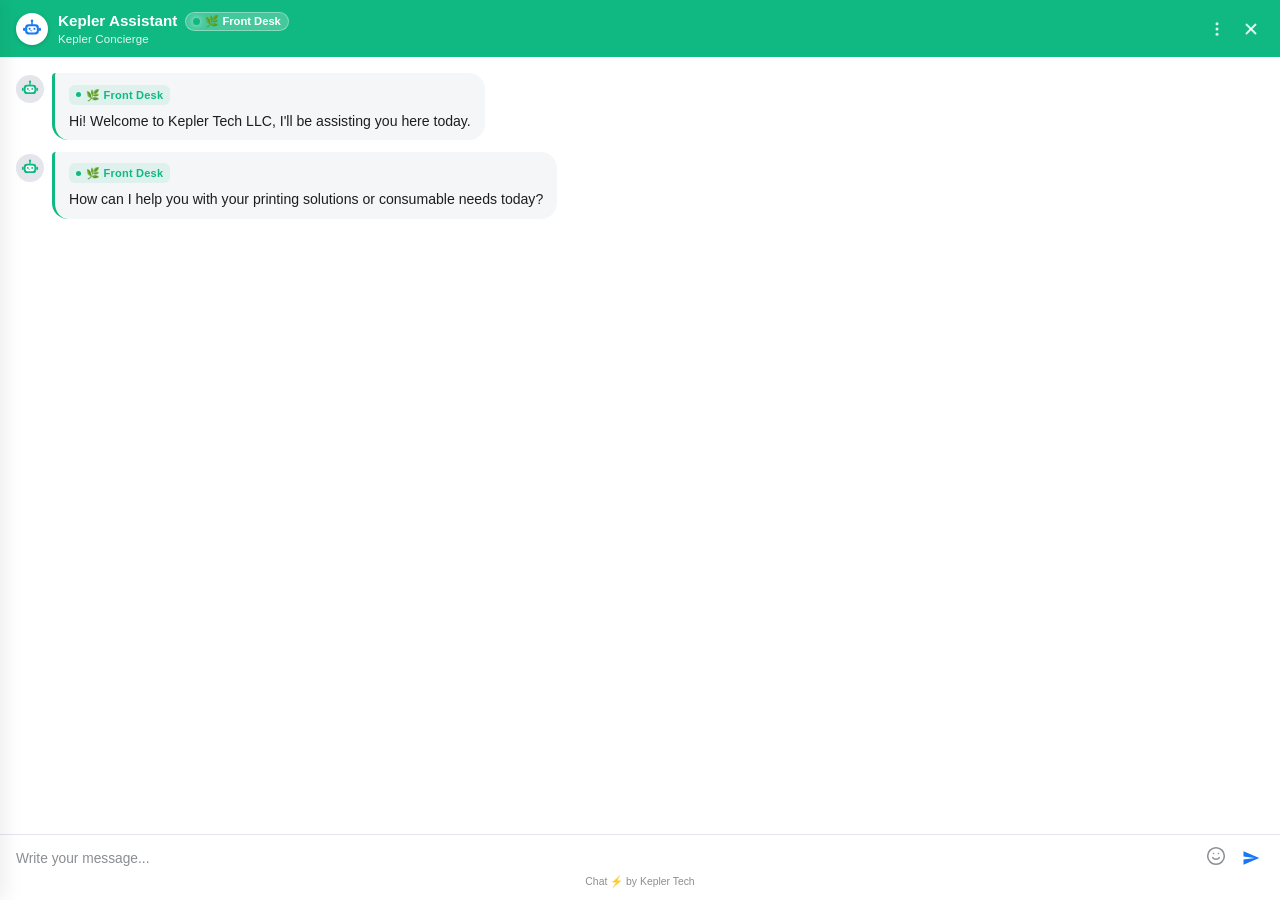
==== templates/index.html @ 67524b31 "feat: universal comparison engine for all 42 catalogue entries - catalog/comparison_engine.py: dynam" ====
<!DOCTYPE html>
<html lang="en">
<head>
  <meta charset="UTF-8">
  <meta name="viewport" content="width=device-width, initial-scale=1.0">
  <title>Customer Relations Assistant — Kepler Tech LLC (Dubai)</title>
  <meta name="description" content="Official Customer Relations Conversational AI Assistant for Kepler Tech LLC — Dubai's #1 Printer & Consumable Supplier.">
  <meta name="referrer" content="no-referrer">
  <link rel="preconnect" href="https://fonts.googleapis.com">
  <link rel="preconnect" href="https://fonts.gstatic.com" crossorigin>
  <link href="https://fonts.googleapis.com/css2?family=Inter:wght@400;500;600;700&display=swap" rel="stylesheet">
  <link rel="stylesheet" href="/static/css/style.css?v=kepler_comparison_2026">
</head>
<body>

<div class="app-container">
  <!-- Sidebar for Company Context and Ollama Settings -->
  <aside class="sidebar" id="sidebar">
    <div class="sidebar-header">
      <div class="brand-badge">
        <div class="brand-icon">
          <svg viewBox="0 0 24 24"><path d="M19 8H5c-1.66 0-3 1.34-3 3v6h4v4h12v-4h4v-6c0-1.66-1.34-3-3-3zm-3 11H8v-5h8v5zm3-7c-.55 0-1-.45-1-1s.45-1 1-1 1 .45 1 1-.45 1-1 1zm-1-9H6v4h12V3z"/></svg>
        </div>
        <div>
          <h1 class="brand-title">Kepler Tech LLC</h1>
          <p class="brand-sub"><a href="https://www.keplertechllc.com/" target="_blank" style="color: var(--accent-hover); text-decoration: none;">keplertechllc.com ↗</a></p>
        </div>
      </div>
      <span class="status-pill" id="ollamaStatusPill">
        <span class="status-dot"></span>
        <span id="ollamaStatusText">Checking Ollama...</span>
      </span>
    </div>

    <div class="sidebar-content">
      <!-- Direct Contact Badges -->
      <div class="config-group" style="border-left: 3px solid var(--chat-blue);">
        <h3 style="margin-bottom: 6px;">
          <span>Dubai Headquarters</span>
          <span style="font-size: 0.7rem; color: #10b981;">● Active</span>
        </h3>
        <p style="font-size: 0.76rem; color: var(--text-secondary); line-height: 1.45;">
          📍 D79, Khalid Bin Waleed Rd, Office 1, Abdulla Al Awar Bldg, Dubai, UAE.<br>
          📞 +971 4 323 1008 | +971 55 835 8586<br>
          ✉️ sales@keplertech.ae | info@keplertech.ae<br>
          🕒 Mon–Fri 8:30 AM – 5:30 PM | Sat 8:30 AM – 1:00 PM
        </p>
      </div>

      <!-- Conversational Assistant Status -->
      <div class="config-group" style="border-left: 3px solid #10b981;">
        <h3 style="margin-bottom: 8px;">
          <span>SalesAI Assistant</span>
          <span style="font-size: 0.7rem; color: #10b981;">● 42-Catalogue Active</span>
        </h3>
        <p style="font-size: 0.74rem; color: var(--text-secondary); line-height: 1.4;">
          Unified conversational pipeline for commercial Epson and Citizen hardware qualification, specification comparison, and verified consumable matching.
        </p>
      </div>

      <!-- Live Company Context Editor -->
      <div class="config-group">
        <h3>
          <span>Verified Context</span>
          <button class="btn-secondary" id="resetContextBtn" style="padding: 2px 8px; font-size: 0.7rem;">Reset Site Defaults</button>
        </h3>
        
        <label class="field-label" for="companyName">Company Name</label>
        <input type="text" id="companyName" class="input-field" value="Kepler Tech LLC">

        <label class="field-label" for="businessType">Business Type</label>
        <input type="text" id="businessType" class="input-field" value="Dubai's #1 Printer, Inkjet Media & Consumables Supplier & Authorized Distributor">

        <label class="field-label" for="workingHours">Working Hours</label>
        <input type="text" id="workingHours" class="input-field" value="Monday – Friday: 8:30 AM to 5:30 PM | Saturday: 8:30 AM to 1:00 PM | Sunday: Closed">

        <label class="field-label" for="location">Location & Delivery</label>
        <input type="text" id="location" class="input-field" value="D79, Khalid Bin Waleed Road, Office No. 1, Abdulla Al Awar Building, Dubai, UAE (Fast delivery all over UAE and Middle East)">

        <label class="field-label" for="productsServices">Products & Brands</label>
        <textarea id="productsServices" class="textarea-field" rows="3">Epson SureColor CAD/GIS T-Series, SureColor Photo P-Series, WorkForce Enterprise AM-C4000/AM-C550 MFPs, Citizen Dye-Sub CX-02, Innova Art Cotton Rag, Olmec Photo Papers, Mirage RIP, AirCastPro, and Adobe learning tools.</textarea>

        <label class="field-label" for="additionalInfo">Commercial Policies</label>
        <textarea id="additionalInfo" class="textarea-field" rows="3">- Official partner for Epson, Citizen, Innova, Olmec, Mirage (Dinax), AirCastPro, Adobe.
- Formal quotes and volume contracts handled exclusively via sales@keplertech.ae.</textarea>
      </div>

      <!-- Ollama Settings -->
      <div class="config-group">
        <h3>
          <span>Ollama Engine</span>
          <button class="btn-secondary" id="refreshHealthBtn" style="padding: 2px 8px; font-size: 0.7rem;">Ping</button>
        </h3>
        <label class="field-label" for="ollamaUrl">Endpoint URL</label>
        <input type="text" id="ollamaUrl" class="input-field" value="http://192.168.0.110:11434" placeholder="http://192.168.0.110:11434">

        <label class="field-label" for="ollamaModel">Model</label>
        <input type="text" id="ollamaModel" class="input-field" value="qwen2.5:32b" placeholder="qwen2.5:32b">
      </div>

      <div style="margin-top: auto; padding-top: 10px;">
        <button class="btn-secondary" id="clearChatBtn" style="width: 100%; justify-content: center; padding: 10px;">
          <svg width="14" height="14" viewBox="0 0 24 24" fill="currentColor"><path d="M6 19c0 1.1.9 2 2 2h8c1.1 0 2-.9 2-2V7H6v12zM19 4h-3.5l-1-1h-5l-1 1H5v2h14V4z"/></svg>
          Reset Chat History
        </button>
      </div>
    </div>
  </aside>

  <!-- Main Chat Conversation Window -->
  <main class="chat-main">
    <header class="chat-header">
      <div class="header-left">
        <div class="assistant-avatar">
          <svg viewBox="0 0 32 32" width="22" height="22" fill="none">
            <rect x="6" y="9" width="20" height="15" rx="5" fill="#1877f2"/>
            <rect x="3" y="14" width="3" height="5" rx="1.5" fill="#1877f2"/>
            <rect x="26" y="14" width="3" height="5" rx="1.5" fill="#1877f2"/>
            <path d="M16 5v4" stroke="#1877f2" stroke-width="2.2" stroke-linecap="round"/>
            <circle cx="16" cy="4" r="1.8" fill="#1877f2"/>
            <rect x="9" y="12" width="14" height="9" rx="3" fill="#ffffff"/>
            <circle cx="12.5" cy="15.8" r="1.5" fill="#1877f2"/>
            <circle cx="19.5" cy="15.8" r="1.5" fill="#1877f2"/>
            <path d="M14 18.2c.6.6 1.4.6 2 0" stroke="#1877f2" stroke-width="1.3" stroke-linecap="round"/>
          </svg>
        </div>
        <div class="assistant-info">
          <div style="display: flex; align-items: center; gap: 8px; flex-wrap: wrap;">
            <h2 id="headerCompanyName">Kepler Assistant</h2>
            <span class="active-agent-badge" id="headerActiveAgentBadge">
              <span class="agent-dot" id="headerActiveAgentDot"></span>
              <span id="headerActiveAgentBadgeText">🌿 Front Desk</span>
            </span>
          </div>
          <span class="active-agent-role" id="headerActiveAgentRole">Kepler Concierge</span>
        </div>
      </div>
      <div class="header-actions">
        <button class="header-actions-btn" id="toggleSidebarBtn" title="Settings / Options">
          <svg width="18" height="18" viewBox="0 0 24 24" fill="currentColor">
            <circle cx="12" cy="5" r="2"/>
            <circle cx="12" cy="12" r="2"/>
            <circle cx="12" cy="19" r="2"/>
          </svg>
        </button>
        <button class="header-actions-btn" id="closeChatBtn" title="Close chat">
          <svg width="18" height="18" viewBox="0 0 24 24" fill="none" stroke="currentColor" stroke-width="2.5" stroke-linecap="round" stroke-linejoin="round">
            <line x1="18" y1="6" x2="6" y2="18"></line>
            <line x1="6" y1="6" x2="18" y2="18"></line>
          </svg>
        </button>
      </div>
    </header>

    <!-- Message Stream -->
    <div class="messages-container" id="messagesContainer">
      <!-- Initial greeting populated dynamically on load -->
    </div>

    <!-- Quick Prompts Bar (Hidden for clean BotPenguin aesthetic) -->
    <div class="quick-prompts-bar" style="display: none;">
      <button class="prompt-chip" data-text="What printers do you recommend?">Recommended Printers</button>
      <button class="prompt-chip" data-text="Inks for SC-P900">Inks for SC-P900</button>
      <button class="prompt-chip" data-text="Compare Epson SureColor T3100 vs T5100">Compare T3100 vs T5100</button>
      <button class="prompt-chip" data-text="What are your office hours and Dubai address?">Dubai Office & Timing</button>
    </div>

    <!-- Chat input form (Matching BotPenguin Clean Layout) -->
    <div class="chat-input-wrapper">
      <form class="input-box" id="chatForm">
        <input 
          type="text" 
          id="messageInput" 
          class="chat-input" 
          placeholder="Write your message..." 
          autocomplete="off"
        >
        <button type="button" class="input-emoji-btn" id="emojiBtn" title="Emoji">
          <svg width="20" height="20" viewBox="0 0 24 24" fill="none" stroke="currentColor" stroke-width="1.8" stroke-linecap="round" stroke-linejoin="round">
            <circle cx="12" cy="12" r="10"></circle>
            <path d="M8 14s1.5 2 4 2 4-2 4-2"></path>
            <line x1="9" y1="9" x2="9.01" y2="9"></line>
            <line x1="15" y1="9" x2="15.01" y2="9"></line>
          </svg>
        </button>
        <button type="submit" class="send-btn" id="sendBtn" title="Send message">
          <svg viewBox="0 0 24 24" width="20" height="20">
            <path d="M2.01 21L23 12 2.01 3 2 10l15 2-15 2z" fill="#1877f2"/>
          </svg>
        </button>
      </form>
      <div class="chat-powered-by">
        Chat <span style="color: #f59e0b;">⚡</span> by Kepler Tech
      </div>
    </div>
  </main>
</div>

<script src="/static/js/comparison_renderer.js?v=kepler_comparison_2026"></script>
<script src="/static/js/app.js?v=kepler_comparison_2026"></script>
</body>
</html>
---- static/css/style.css ----
/* BotPenguin-style Clean Minimal Modern Chat Widget System */
:root {
  --chat-blue: #1877f2;
  --chat-blue-hover: #166fe5;
  --agent-receptionist: #10b981;
  --agent-product_specialist: #1877f2;
  --agent-technical_rag: #8b5cf6;
  --agent-sales_lead: #f59e0b;
  --active-agent-theme: #10b981;
  --bg-widget: #ffffff;
  --bg-msg-bot: #f0f2f5;
  --bg-msg-user: #1877f2;
  --text-dark: #1c1e21;
  --text-secondary: #65676b;
  --text-muted: #8a8d91;
  --border-light: #e4e6eb;
  --radius-msg: 18px;
  --font-sans: -apple-system, BlinkMacSystemFont, "Segoe UI", Roboto, Helvetica, Arial, sans-serif;
}

* {
  box-sizing: border-box;
  margin: 0;
  padding: 0;
}

body {
  background-color: #ffffff;
  color: var(--text-dark);
  font-family: var(--font-sans);
  height: 100vh;
  display: flex;
  overflow: hidden;
  -webkit-font-smoothing: antialiased;
}

.app-container {
  display: flex;
  width: 100vw;
  height: 100vh;
  position: relative;
  overflow: hidden;
  background: #ffffff;
}

/* Optional Sidebar (Hidden by default in widget mode, available via top right button) */
.sidebar {
  position: absolute;
  top: 0;
  bottom: 0;
  left: 0;
  width: 280px;
  background: #ffffff;
  border-right: 1px solid var(--border-light);
  box-shadow: 4px 0 20px rgba(0, 0, 0, 0.08);
  display: flex;
  flex-direction: column;
  transform: translateX(-100%);
  transition: transform 0.25s cubic-bezier(0.16, 1, 0.3, 1);
  z-index: 100;
}

.sidebar.open {
  transform: translateX(0);
}

.sidebar-header {
  padding: 14px 18px;
  border-bottom: 1px solid var(--border-light);
  display: flex;
  align-items: center;
  justify-content: space-between;
}

.brand-badge {
  display: flex;
  align-items: center;
  gap: 8px;
}

.brand-icon {
  width: 28px;
  height: 28px;
  background: var(--chat-blue);
  border-radius: 50%;
  display: flex;
  align-items: center;
  justify-content: center;
  color: #fff;
}

.brand-icon svg {
  width: 16px;
  height: 16px;
  fill: #fff;
}

.brand-title {
  font-size: 0.9rem;
  font-weight: 700;
  color: var(--text-dark);
}

.sidebar-content {
  padding: 16px;
  overflow-y: auto;
  flex: 1;
  display: flex;
  flex-direction: column;
  gap: 14px;
}

.config-group {
  background: #f7f8fa;
  border: 1px solid var(--border-light);
  border-radius: 10px;
  padding: 12px;
}

.config-group h3 {
  font-size: 0.75rem;
  text-transform: uppercase;
  color: var(--text-secondary);
  margin-bottom: 8px;
  display: flex;
  align-items: center;
  justify-content: space-between;
}

.field-label {
  display: block;
  font-size: 0.72rem;
  font-weight: 600;
  color: var(--text-secondary);
  margin-bottom: 3px;
}

.input-field, .textarea-field {
  width: 100%;
  background: #ffffff;
  border: 1px solid var(--border-light);
  border-radius: 6px;
  color: var(--text-dark);
  padding: 6px 8px;
  font-size: 0.8rem;
  margin-bottom: 8px;
}

/* Chat Main (White Container) */
.chat-main {
  flex: 1;
  display: flex;
  flex-direction: column;
  height: 100vh;
  position: relative;
  background: #ffffff;
  min-width: 0;
  overflow: hidden;
}

/* Dynamic Themed Top Header */
.chat-header {
  background: var(--active-agent-theme, #10b981);
  color: #ffffff;
  padding: 12px 16px;
  display: flex;
  align-items: center;
  justify-content: space-between;
  flex-shrink: 0;
  z-index: 10;
  transition: background 0.35s cubic-bezier(0.16, 1, 0.3, 1);
}

.header-left {
  display: flex;
  align-items: center;
  gap: 10px;
}

.assistant-avatar {
  width: 32px;
  height: 32px;
  border-radius: 50%;
  background: #ffffff;
  color: var(--active-agent-theme, #10b981);
  display: flex;
  align-items: center;
  justify-content: center;
  font-size: 1.1rem;
  box-shadow: 0 1px 4px rgba(0, 0, 0, 0.18);
  transition: color 0.35s ease;
}

.assistant-info {
  display: flex;
  flex-direction: column;
  gap: 2px;
}

.assistant-info h2 {
  font-size: 0.95rem;
  font-weight: 700;
  color: #ffffff;
  line-height: 1.2;
}

/* Active Agent Header Badge */
.active-agent-badge {
  display: inline-flex;
  align-items: center;
  gap: 5px;
  padding: 2px 7px;
  border-radius: 10px;
  font-size: 0.70rem;
  font-weight: 600;
  background: rgba(255, 255, 255, 0.22);
  color: #ffffff;
  border: 1px solid rgba(255, 255, 255, 0.35);
  backdrop-filter: blur(4px);
  transition: all 0.3s cubic-bezier(0.16, 1, 0.3, 1);
}

.active-agent-role {
  font-size: 0.72rem;
  color: rgba(255, 255, 255, 0.88);
  font-weight: 400;
  letter-spacing: 0.01em;
}

.agent-dot {
  width: 7px;
  height: 7px;
  border-radius: 50%;
  background: #10b981;
  display: inline-block;
  box-shadow: 0 0 6px rgba(255, 255, 255, 0.7);
  animation: agentPulse 2s infinite ease-in-out;
}

@keyframes agentPulse {
  0% { transform: scale(0.9); opacity: 0.8; }
  50% { transform: scale(1.2); opacity: 1; }
  100% { transform: scale(0.9); opacity: 0.8; }
}

.header-actions {
  display: flex;
  align-items: center;
  gap: 8px;
}

.header-actions-btn {
  background: transparent;
  border: none;
  color: rgba(255, 255, 255, 0.85);
  cursor: pointer;
  padding: 4px;
  border-radius: 4px;
  display: flex;
  align-items: center;
  justify-content: center;
  transition: all 0.15s;
}

.header-actions-btn:hover {
  background: rgba(255, 255, 255, 0.15);
  color: #ffffff;
}

/* Message Stream */
.messages-container {
  flex: 1;
  overflow-y: auto;
  overflow-x: hidden;
  padding: 16px;
  display: flex;
  flex-direction: column;
  gap: 12px;
  scroll-behavior: smooth;
  background: #ffffff;
}

.message-row {
  display: flex;
  gap: 8px;
  max-width: 88%;
  align-items: flex-start;
}

.message-row.user {
  align-self: flex-end;
  flex-direction: row-reverse;
}

.message-row.bot {
  align-self: flex-start;
}

.message-avatar {
  width: 28px;
  height: 28px;
  border-radius: 50%;
  background: #e4e6eb;
  color: #1877f2;
  display: flex;
  align-items: center;
  justify-content: center;
  font-size: 0.85rem;
  flex-shrink: 0;
  margin-top: 2px;
}

.message-row.user .message-avatar {
  display: none; /* BotPenguin hides user avatar for cleaner look */
}

/* Clean Message Bubbles */
.message-bubble {
  width: fit-content;
  max-width: 100%;
  padding: 9px 14px;
  border-radius: 16px;
  font-size: 0.88rem;
  line-height: 1.45;
  word-break: break-word;
}

.message-row.bot .message-bubble {
  background: #f4f6f8;
  color: #1c1e21;
  border-top-left-radius: 4px;
  border-left: 3px solid var(--bubble-accent, #10b981);
  transition: border-color 0.25s ease;
}

.message-row.user .message-bubble {
  background: var(--chat-blue);
  color: #ffffff;
  border-top-right-radius: 4px;
}

/* Agent Tag inside Assistant Bubble */
.message-agent-tag {
  display: inline-flex;
  align-items: center;
  gap: 5px;
  padding: 2px 7px;
  border-radius: 6px;
  font-size: 0.69rem;
  font-weight: 600;
  margin-bottom: 6px;
  width: fit-content;
  letter-spacing: 0.02em;
}

.message-agent-tag .agent-dot {
  width: 5px;
  height: 5px;
}

/* Sidebar Agent Roster */
.agent-roster {
  display: flex;
  flex-direction: column;
  gap: 6px;
  margin-top: 4px;
}

.agent-roster-item {
  display: flex;
  align-items: center;
  padding: 8px 10px;
  border-radius: 8px;
  background: #ffffff;
  border: 1px solid var(--border-light);
  gap: 8px;
  transition: all 0.25s ease;
  position: relative;
  overflow: hidden;
}

.agent-roster-item.active {
  border-color: var(--agent-color, #1877f2);
  background: #ffffff;
  box-shadow: 0 2px 8px rgba(0, 0, 0, 0.06);
}

.agent-roster-item.active::before {
  content: '';
  position: absolute;
  left: 0;
  top: 0;
  bottom: 0;
  width: 4px;
  background: var(--agent-color, #1877f2);
}

.roster-info {
  flex: 1;
  min-width: 0;
  display: flex;
  flex-direction: column;
  gap: 1px;
}

.roster-header {
  display: flex;
  align-items: center;
  justify-content: space-between;
  gap: 6px;
}

.roster-name {
  font-size: 0.77rem;
  font-weight: 600;
  color: var(--text-dark);
}

.roster-badge {
  font-size: 0.64rem;
  padding: 1px 5px;
  border-radius: 4px;
  font-weight: 600;
}

.roster-role {
  font-size: 0.67rem;
  color: var(--text-secondary);
  white-space: nowrap;
  overflow: hidden;
  text-overflow: ellipsis;
}

.message-meta {
  display: none; /* Kept minimal without clutter */
}

/* Pill Option Buttons completely removed per customer preference */
.interactive-replies-row,
.interactive-reply-btn {
  display: none !important;
  visibility: hidden !important;
  pointer-events: none !important;
}

/* Hardware / Product Cards */
.carousel-container-wrap {
  position: relative;
  width: 100%;
  margin-top: 6px;
}

.consumables-header-row {
  display: flex;
  align-items: center;
  justify-content: space-between;
  margin-top: 8px;
  margin-bottom: 4px;
}

.consumables-section-title {
  font-size: 0.72rem;
  font-weight: 700;
  color: #65676b;
  text-transform: uppercase;
  letter-spacing: 0.04em;
}

.carousel-header-controls {
  display: flex;
  align-items: center;
  gap: 4px;
}

.deck-scroll-btn {
  width: 22px;
  height: 22px;
  border-radius: 50%;
  background: #ffffff;
  border: 1px solid #cbd5e1;
  color: #64748b;
  display: flex;
  align-items: center;
  justify-content: center;
  font-size: 0.6rem;
  cursor: pointer;
}

.deck-scroll-btn:hover {
  background: #f1f5f9;
  color: #1c1e21;
}

.product-cards-grid {
  display: grid;
  grid-template-columns: repeat(auto-fill, minmax(220px, 1fr));
  gap: 12px;
  width: 100%;
  margin-top: 8px;
}

@media (min-width: 800px) {
  .product-cards-grid {
    grid-template-columns: repeat(3, 1fr);
  }
}

@media (max-width: 650px) {
  .product-cards-grid {
    display: flex;
    overflow-x: auto;
    scroll-behavior: smooth;
    gap: 8px;
    padding-bottom: 6px;
  }
  .product-card-item {
    min-width: 220px;
    max-width: 240px;
  }
}

.product-card-item {
  background: #ffffff;
  border: 1px solid var(--border-light);
  border-radius: 10px;
  padding: 10px;
  display: flex;
  flex-direction: column;
  box-shadow: 0 1px 4px rgba(0, 0, 0, 0.05);
  transition: transform 0.15s ease, box-shadow 0.15s ease;
}

.product-card-item:hover {
  transform: translateY(-2px);
  box-shadow: 0 4px 10px rgba(0, 0, 0, 0.08);
}

.card-img-wrap {
  width: 100%;
  height: 110px;
  background: #f7f8fa;
  border-radius: 8px;
  display: flex;
  align-items: center;
  justify-content: center;
  overflow: hidden;
  position: relative;
  cursor: pointer;
}

.card-img-wrap img {
  max-width: 92%;
  max-height: 92%;
  object-fit: contain;
}

.card-badge-row {
  display: flex;
  justify-content: space-between;
  align-items: center;
  margin: 6px 0 2px;
}

.card-cat-badge {
  font-size: 0.62rem;
  font-weight: 600;
  color: #1d4ed8;
  background: #eff6ff;
  padding: 2px 6px;
  border-radius: 4px;
}

.card-title {
  font-size: 0.85rem;
  font-weight: 700;
  color: #111827;
  margin: 4px 0 6px;
  line-height: 1.3;
}

.card-reasons-list {
  list-style: none;
  padding: 0;
  margin: 4px 0 8px;
  font-size: 0.68rem;
  color: #4b5563;
  line-height: 1.35;
}

.card-reasons-list li {
  position: relative;
  padding-left: 14px;
  margin-bottom: 3px;
}

.card-reasons-list li::before {
  content: "✓";
  position: absolute;
  left: 0;
  color: #10b981;
  font-weight: 700;
}

.card-configs-badge {
  font-size: 0.62rem;
  color: #6b7280;
  background: #f3f4f6;
  padding: 2px 6px;
  border-radius: 4px;
  margin-bottom: 6px;
  display: inline-block;
}

.card-actions-row {
  margin-top: auto;
  display: grid;
  grid-template-columns: 1fr 1fr;
  gap: 4px;
  padding-top: 6px;
  border-top: 1px solid #f3f4f6;
}

.card-action-btn {
  font-size: 0.68rem;
  font-weight: 600;
  padding: 5px 8px;
  border-radius: 6px;
  cursor: pointer;
  text-align: center;
  text-decoration: none;
  border: 1px solid transparent;
  display: flex;
  align-items: center;
  justify-content: center;
  transition: background 0.15s ease;
}

.btn-view-details {
  background: #1877f2;
  color: #ffffff;
}
.btn-view-details:hover {
  background: #166fe5;
}

.btn-select-model {
  background: #10b981;
  color: #ffffff;
}
.btn-select-model:hover {
  background: #059669;
}

.btn-compare-check {
  grid-column: span 2;
  background: #f9fafb;
  border: 1px solid #d1d5db;
  color: #374151;
  display: flex;
  align-items: center;
  justify-content: center;
  gap: 6px;
  cursor: pointer;
  padding: 4px;
  border-radius: 6px;
  font-size: 0.68rem;
  font-weight: 600;
}

.btn-compare-check.selected {
  background: #eff6ff;
  border-color: #3b82f6;
  color: #1d4ed8;
}

.comparison-floating-bar {
  position: fixed;
  bottom: 80px;
  left: 50%;
  transform: translateX(-50%);
  background: #1f2937;
  color: #ffffff;
  padding: 8px 16px;
  border-radius: 30px;
  box-shadow: 0 4px 16px rgba(0,0,0,0.25);
  display: flex;
  align-items: center;
  gap: 12px;
  z-index: 1000;
  font-size: 0.8rem;
  font-weight: 500;
}

.comparison-floating-bar button {
  background: #3b82f6;
  color: #ffffff;
  border: none;
  padding: 4px 12px;
  border-radius: 16px;
  font-size: 0.75rem;
  font-weight: 600;
  cursor: pointer;
}


.consumable-price-wrap {
  display: flex;
  align-items: baseline;
  gap: 3px;
  margin: 2px 0 4px;
  padding: 2px 4px;
  background: #f0fdf4;
  border: 1px solid #bbf7d0;
  border-radius: 4px;
}

.consumable-price-val {
  font-size: 0.72rem;
  font-weight: 700;
  color: #15803d;
}

.card-desc {
  font-size: 0.66rem;
  color: #65676b;
  line-height: 1.25;
  display: -webkit-box;
  -webkit-line-clamp: 2;
  line-clamp: 2;
  -webkit-box-orient: vertical;
  overflow: hidden;
  margin-bottom: 6px;
}

.card-actions {
  margin-top: auto;
  display: flex;
  flex-direction: column;
  gap: 3px;
}

.card-btn {
  background: #f0f2f5;
  border: 1px solid #e4e6eb;
  color: var(--chat-blue);
  font-size: 0.68rem;
  font-weight: 600;
  padding: 4px 6px;
  border-radius: 6px;
  cursor: pointer;
  text-align: center;
  text-decoration: none;
  display: flex;
  align-items: center;
  justify-content: center;
}

.card-btn:hover {
  background: #e4e6eb;
}

.card-btn-kepler {
  background: var(--chat-blue) !important;
  border-color: var(--chat-blue) !important;
  color: #ffffff !important;
  font-weight: 600 !important;
  box-shadow: 0 1px 2px rgba(24, 119, 242, 0.2);
}

.card-btn-kepler:hover {
  background: #1464cc !important;
  border-color: #1464cc !important;
}

.card-btn-pdf {
  background: #eff6ff !important;
  border-color: #bfdbfe !important;
  color: #1d4ed8 !important;
  font-weight: 600 !important;
}

.card-btn-pdf:hover {
  background: #dbeafe !important;
  border-color: #93c5fd !important;
}

/* Consumables Carousel */
.consumables-grid {
  display: flex;
  gap: 8px;
  overflow-x: auto;
  padding: 4px 0 6px;
  scrollbar-width: none;
}

.consumables-grid::-webkit-scrollbar {
  display: none;
}

.consumable-card {
  min-width: 150px;
  max-width: 170px;
  background: #ffffff;
  border: 1px solid var(--border-light);
  border-radius: 8px;
  padding: 6px;
  flex-shrink: 0;
  display: flex;
  flex-direction: column;
}

.consumable-img-wrap {
  width: 100%;
  height: 65px;
  background: #f7f8fa;
  border-radius: 4px;
  display: flex;
  align-items: center;
  justify-content: center;
}

.consumable-img-wrap img {
  max-width: 85%;
  max-height: 85%;
  object-fit: contain;
}

.consumable-title {
  font-size: 0.7rem;
  font-weight: 600;
  color: #1c1e21;
  margin: 4px 0 1px;
  line-height: 1.2;
  display: -webkit-box;
  -webkit-line-clamp: 2;
  line-clamp: 2;
  -webkit-box-orient: vertical;
  overflow: hidden;
}

.consumable-sku {
  font-size: 0.62rem;
  color: #8a8d91;
  margin-bottom: 4px;
}

/* Quick Prompts Bar */
.quick-prompts-bar {
  display: none !important;
  padding: 4px 16px 8px;
  background: #ffffff;
  gap: 6px;
  overflow-x: auto;
  scrollbar-width: none;
}

.quick-prompts-bar::-webkit-scrollbar {
  display: none;
}

.prompt-chip {
  white-space: nowrap;
  background: #ffffff;
  border: 1px solid var(--border-light);
  padding: 4px 10px;
  border-radius: 12px;
  font-size: 0.72rem;
  color: #65676b;
  cursor: pointer;
  transition: all 0.15s;
}

.prompt-chip:hover {
  border-color: var(--chat-blue);
  color: var(--chat-blue);
}

/* Bottom Input Row with Smile & Send Icon (Matching BotPenguin) */
.chat-input-wrapper {
  padding: 10px 16px;
  background: #ffffff;
  border-top: 1px solid var(--border-light);
  flex-shrink: 0;
}

.input-box {
  display: flex;
  align-items: center;
  gap: 8px;
  background: #ffffff;
}

.chat-input {
  flex: 1;
  background: transparent;
  border: none;
  color: #1c1e21;
  font-size: 0.86rem;
  outline: none;
  padding: 4px 0;
}

.chat-input::placeholder {
  color: #8a8d91;
}

.input-emoji-btn {
  background: transparent;
  border: none;
  color: #8a8d91;
  font-size: 1rem;
  cursor: pointer;
  padding: 0 4px;
}

.send-btn {
  background: transparent;
  border: none;
  color: var(--chat-blue);
  cursor: pointer;
  display: flex;
  align-items: center;
  justify-content: center;
  padding: 4px;
  transition: transform 0.15s ease;
}

.send-btn:hover:not(:disabled) {
  transform: scale(1.15);
}

.send-btn:disabled {
  color: #cbd5e1;
  cursor: not-allowed;
}

.send-btn svg {
  width: 18px;
  height: 18px;
  fill: currentColor;
}

/* Subtle Branding Footer */
.chat-powered-by {
  text-align: center;
  font-size: 0.65rem;
  color: #8a8d91;
  padding: 4px 0 2px;
}

.chat-powered-by span {
  color: #f59e0b;
}

/* Typing Indicator */
.typing-bubble {
  display: flex;
  align-items: center;
  gap: 4px;
  padding: 8px 12px;
}

.typing-dot {
  width: 4px;
  height: 4px;
  background: #8a8d91;
  border-radius: 50%;
  animation: bounce 1.4s infinite ease-in-out both;
}

.typing-dot:nth-child(1) { animation-delay: -0.32s; }
.typing-dot:nth-child(2) { animation-delay: -0.16s; }

@keyframes bounce {
  0%, 80%, 100% { transform: scale(0); }
  40% { transform: scale(1); }
}

/* Lightbox Modal */
.image-lightbox,
.image-lightbox-modal {
  position: fixed;
  top: 0;
  left: 0;
  width: 100vw;
  height: 100vh;
  background: rgba(0, 0, 0, 0.75);
  z-index: 99999;
  display: none;
  align-items: center;
  justify-content: center;
  opacity: 0;
  pointer-events: none;
  transition: opacity 0.2s;
}

.image-lightbox.open,
.image-lightbox-modal.open {
  display: flex;
  opacity: 1;
  pointer-events: auto;
}

.lightbox-content {
  background: #ffffff;
  padding: 16px;
  border-radius: 12px;
  max-width: 90vw;
  max-height: 90vh;
  display: flex;
  flex-direction: column;
  align-items: center;
  position: relative;
  box-shadow: 0 20px 40px rgba(0,0,0,0.3);
}

.lightbox-close-btn {
  position: absolute;
  top: 8px;
  right: 12px;
  background: transparent;
  border: none;
  font-size: 1.5rem;
  color: #64748b;
  cursor: pointer;
}

.lightbox-close-btn:hover {
  color: #0f172a;
}

.lightbox-img-box {
  display: flex;
  align-items: center;
  justify-content: center;
  max-width: 80vw;
  max-height: 70vh;
  overflow: hidden;
}

.lightbox-img-box img,
.lightbox-content img {
  max-width: 80vw;
  max-height: 70vh;
  object-fit: contain;
}

.lightbox-title {
  margin-top: 10px;
  font-size: 0.85rem;
  font-weight: 600;
  color: #1e293b;
  text-align: center;
}

/* =========================================================
   MOBILE RESPONSIVE — Full coverage for phones & tablets
   ========================================================= */

/* Prevent horizontal scroll on any screen */
html, body {
  overflow-x: hidden;
  -webkit-overflow-scrolling: touch;
}

/* Safe-area insets for notched phones (iPhone X+, Android) */
.chat-input-wrapper {
  padding-bottom: calc(10px + env(safe-area-inset-bottom));
}
.chat-header {
  padding-top: calc(12px + env(safe-area-inset-top));
}

/* ── Small phones ≤ 480px ───────────────────────────────── */
@media (max-width: 480px) {

  .app-container,
  .chat-main {
    width: 100vw;
    height: 100dvh;
    height: 100vh;
  }

  .chat-header {
    padding: 10px 12px;
    padding-top: calc(10px + env(safe-area-inset-top));
  }

  .assistant-info h2    { font-size: 0.85rem; }
  .active-agent-badge   { font-size: 0.62rem; padding: 2px 5px; }
  .active-agent-role    { font-size: 0.65rem; }

  .messages-container {
    padding: 10px;
    gap: 10px;
  }

  .message-row { max-width: 94%; }

  .message-bubble {
    font-size: 0.875rem;
    padding: 8px 12px;
  }

  /* Product cards — horizontal swipe lane */
  .product-cards-grid {
    display: flex !important;
    flex-direction: row !important;
    overflow-x: auto !important;
    scroll-snap-type: x mandatory;
    -webkit-overflow-scrolling: touch;
    gap: 10px !important;
    padding-bottom: 8px;
    scrollbar-width: none;
  }
  .product-cards-grid::-webkit-scrollbar { display: none; }

  .product-card-item {
    min-width: 200px !important;
    max-width: 200px !important;
    scroll-snap-align: start;
    flex-shrink: 0;
  }

  .card-img-wrap { height: 95px; }
  .card-title    { font-size: 0.8rem; }
  .card-action-btn { font-size: 0.65rem; padding: 5px 6px; }

  /* Input bar */
  .chat-input-wrapper {
    padding: 8px 10px;
    padding-bottom: calc(8px + env(safe-area-inset-bottom));
  }

  /* iOS: font-size >= 16px prevents auto-zoom on focus */
  .chat-input {
    font-size: 16px;
  }

  .send-btn,
  .input-emoji-btn {
    min-width: 36px;
    min-height: 36px;
  }

  /* Comparison bar: stay above input */
  .comparison-floating-bar {
    bottom: calc(64px + env(safe-area-inset-bottom));
    left: 12px;
    right: 12px;
    transform: none;
    border-radius: 14px;
    font-size: 0.75rem;
    padding: 8px 12px;
  }

  /* Sidebar: full-width overlay */
  .sidebar {
    width: 100vw;
    max-width: 100vw;
  }

  /* Lightbox: full screen */
  .lightbox-content {
    max-width: 96vw;
    max-height: 92vh;
    padding: 12px;
    border-radius: 10px;
  }
  .lightbox-img-box img,
  .lightbox-content img {
    max-width: 90vw;
    max-height: 65vh;
  }

  .consumable-card { min-width: 130px; }
}

/* ── Tablets 481px – 768px ──────────────────────────────── */
@media (min-width: 481px) and (max-width: 768px) {

  .app-container,
  .chat-main {
    width: 100vw;
    height: 100dvh;
    height: 100vh;
  }

  .messages-container { padding: 12px 14px; }
  .message-row { max-width: 90%; }

  /* 2-column product grid on tablets */
  .product-cards-grid {
    display: grid !important;
    grid-template-columns: repeat(2, 1fr) !important;
  }

  .chat-input { font-size: 16px; }

  .sidebar {
    width: 85vw;
    max-width: 340px;
  }

  .comparison-floating-bar {
    bottom: calc(70px + env(safe-area-inset-bottom));
    left: 16px;
    right: 16px;
    transform: none;
    border-radius: 14px;
  }
}

/* ── Medium screens 769px – 900px ──────────────────────── */
@media (min-width: 769px) and (max-width: 900px) {
  .product-cards-grid {
    grid-template-columns: repeat(2, 1fr) !important;
  }
  .message-row { max-width: 85%; }
}

/* ── Touch devices (any size) ───────────────────────────── */
@media (hover: none) and (pointer: coarse) {
  .header-actions-btn {
    min-width: 40px;
    min-height: 40px;
    padding: 8px;
  }
  .card-action-btn,
  .btn-compare-check { min-height: 36px; }
  .deck-scroll-btn   { width: 30px; height: 30px; }
  .prompt-chip       { padding: 6px 14px; font-size: 0.78rem; }

  /* Disable desktop-only hover lift */
  .product-card-item:hover {
    transform: none;
    box-shadow: 0 1px 4px rgba(0, 0, 0, 0.05);
  }
}

/* ── Landscape phone: short viewport ────────────────────── */
@media (max-height: 500px) and (orientation: landscape) {
  .chat-header {
    padding: 6px 12px;
  }
  .assistant-avatar { width: 26px; height: 26px; }
  .messages-container { padding: 8px 12px; gap: 8px; }
  .card-img-wrap { height: 70px; }
  .chat-input-wrapper { padding: 6px 12px; }
}

/* =========================================================
   UNIVERSAL COMPARISON TABLE / MOBILE CARDS
   ========================================================= */

/* Outer wrapper */
.comparison-wrap {
  margin-top: 12px;
  width: 100%;
}

/* Cross-category advisory note */
.comparison-cross-note {
  background: #fffbeb;
  border: 1px solid #f59e0b;
  border-radius: 8px;
  padding: 10px 14px;
  font-size: 0.78rem;
  color: #92400e;
  margin-bottom: 12px;
  line-height: 1.45;
}

/* ── Desktop table ────────────────────────────────────────── */
.comparison-table-wrap {
  overflow-x: auto;
  border-radius: 10px;
  border: 1px solid var(--border-light);
  box-shadow: 0 2px 8px rgba(0,0,0,0.05);
}

.comparison-table {
  width: 100%;
  border-collapse: collapse;
  font-size: 0.82rem;
  table-layout: fixed;
}

/* Product header column */
.comparison-th {
  background: #f7f8fa;
  border-bottom: 2px solid var(--border-light);
  padding: 10px 12px;
  text-align: center;
  vertical-align: top;
  font-weight: 600;
}

.comparison-corner {
  width: 160px;
  min-width: 120px;
  text-align: left;
}

.comparison-product-header {
  min-width: 160px;
}

.comparison-product-img {
  width: 80px;
  height: 70px;
  object-fit: contain;
  display: block;
  margin: 0 auto 6px;
  border-radius: 4px;
  background: #fff;
}

.comparison-product-name {
  font-size: 0.78rem;
  font-weight: 700;
  color: var(--text-dark);
  margin-bottom: 4px;
  line-height: 1.3;
}

.comparison-view-link {
  font-size: 0.7rem;
  color: var(--chat-blue);
  text-decoration: none;
  font-weight: 600;
}
.comparison-view-link:hover {
  text-decoration: underline;
}

/* Table rows */
.comparison-row {
  border-bottom: 1px solid #f0f2f5;
}

.comparison-row:hover {
  background: #f9fafb;
}

/* Highlight rows where values differ — amber tint */
.comparison-row-diff {
  background: #fffbeb;
  border-left: 3px solid #f59e0b;
}
.comparison-row-diff:hover {
  background: #fef3c7;
}

.comparison-label {
  padding: 9px 12px;
  font-size: 0.78rem;
  font-weight: 600;
  color: var(--text-secondary);
  white-space: nowrap;
  border-right: 1px solid #f0f2f5;
  background: #fafbfc;
}

.comparison-value {
  padding: 9px 12px;
  font-size: 0.8rem;
  color: var(--text-dark);
  text-align: center;
  vertical-align: middle;
  word-break: break-word;
}

.comparison-value-diff {
  font-weight: 600;
}

.comparison-not-verified {
  color: #9ca3af;
  font-style: italic;
  font-size: 0.72rem;
}

/* ── Mobile stacked cards ─────────────────────────────────── */
.comparison-mobile-cards {
  display: flex;
  flex-direction: column;
  gap: 14px;
}

.comparison-mobile-card {
  border: 1px solid var(--border-light);
  border-radius: 10px;
  overflow: hidden;
  box-shadow: 0 1px 4px rgba(0,0,0,0.05);
}

.comparison-mobile-header {
  background: #f7f8fa;
  padding: 10px;
  display: flex;
  flex-direction: column;
  align-items: center;
  gap: 6px;
  border-bottom: 1px solid var(--border-light);
}

.comparison-mobile-img {
  width: 80px;
  height: 65px;
  object-fit: contain;
  border-radius: 4px;
}

.comparison-mobile-name {
  font-size: 0.82rem;
  font-weight: 700;
  color: var(--text-dark);
  text-align: center;
}

.comparison-mobile-dl {
  margin: 0;
  padding: 8px 12px;
  display: grid;
  grid-template-columns: 1fr 1fr;
  gap: 0;
}

.comparison-mobile-dt {
  font-size: 0.72rem;
  font-weight: 600;
  color: var(--text-secondary);
  padding: 6px 6px 2px 0;
  border-bottom: 1px solid #f0f2f5;
  align-self: center;
}

.comparison-mobile-dd {
  font-size: 0.76rem;
  color: var(--text-dark);
  padding: 6px 0 2px 6px;
  margin: 0;
  border-bottom: 1px solid #f0f2f5;
  word-break: break-word;
  align-self: center;
}

.comparison-mobile-dd-diff {
  font-weight: 700;
  color: #92400e;
  background: #fffbeb;
}
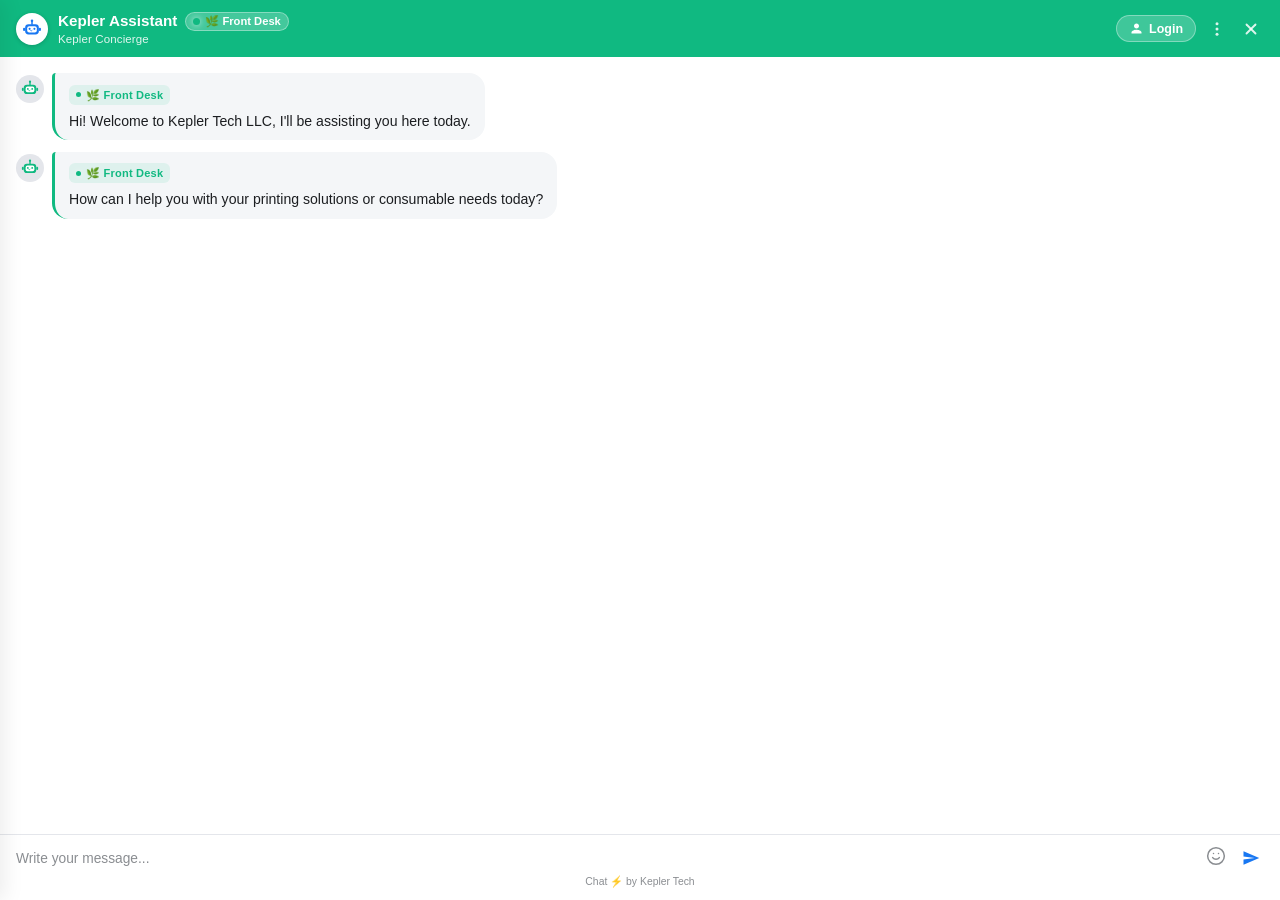
==== commit 2396fa9e: "feat: add customer login, previous chats retrieval, and in-chat privacy qualification flow" ====
--- a/templates/index.html
+++ b/templates/index.html
@@ -9,7 +9,7 @@
   <link rel="preconnect" href="https://fonts.googleapis.com">
   <link rel="preconnect" href="https://fonts.gstatic.com" crossorigin>
   <link href="https://fonts.googleapis.com/css2?family=Inter:wght@400;500;600;700&display=swap" rel="stylesheet">
-  <link rel="stylesheet" href="/static/css/style.css?v=kepler_comparison_2026">
+  <link rel="stylesheet" href="/static/css/style.css?v=kepler_rebuild_20260914_0855">
 </head>
 <body>
 
@@ -136,6 +136,13 @@
         </div>
       </div>
       <div class="header-actions">
+        <!-- Customer Login & History Button -->
+        <button class="customer-auth-btn" id="customerAuthBtn" title="Customer Login & Chat History">
+          <svg width="15" height="15" viewBox="0 0 24 24" fill="currentColor">
+            <path d="M12 12c2.21 0 4-1.79 4-4s-1.79-4-4-4-4 1.79-4 4 1.79 4 4 4zm0 2c-2.67 0-8 1.34-8 4v2h16v-2c0-2.66-5.33-4-8-4z"/>
+          </svg>
+          <span id="customerAuthBtnText">Login</span>
+        </button>
         <button class="header-actions-btn" id="toggleSidebarBtn" title="Settings / Options">
           <svg width="18" height="18" viewBox="0 0 24 24" fill="currentColor">
             <circle cx="12" cy="5" r="2"/>
@@ -196,7 +203,69 @@
   </main>
 </div>
 
-<script src="/static/js/comparison_renderer.js?v=kepler_comparison_2026"></script>
-<script src="/static/js/app.js?v=kepler_comparison_2026"></script>
+  <!-- Customer Login & Previous Chats Modal -->
+  <div class="customer-modal-backdrop" id="customerModalBackdrop">
+    <div class="customer-modal-container">
+      <div class="customer-modal-header">
+        <div class="customer-modal-title-box">
+          <div class="customer-modal-icon">👤</div>
+          <div>
+            <h3 id="customerModalTitle" style="margin: 0; font-size: 1.05rem; font-weight: 600;">Customer Login</h3>
+            <p id="customerModalSubtitle" style="margin: 2px 0 0 0; font-size: 0.74rem; color: var(--text-secondary);">Log in with your Name and Phone/Email to view past chats</p>
+          </div>
+        </div>
+        <button type="button" class="customer-modal-close" id="customerModalCloseBtn">&times;</button>
+      </div>
+
+      <!-- State 1: Login Form (When Logged Out) -->
+      <div class="customer-modal-body" id="customerLoginFormView">
+        <div class="customer-login-notice">
+          💡 If you shared your details during a previous conversation, your <strong>Name</strong> is your username and your <strong>Phone Number or Email ID</strong> is your password.
+        </div>
+        <form id="customerLoginForm">
+          <div class="form-group" style="margin-bottom: 12px;">
+            <label class="field-label" for="custUsernameInput">Customer Name (Username)</label>
+            <input type="text" id="custUsernameInput" class="input-field" placeholder="e.g. Tariq Al Mansoor" required autocomplete="name">
+          </div>
+          <div class="form-group" style="margin-bottom: 16px;">
+            <label class="field-label" for="custPasswordInput">Phone Number or Email (Password)</label>
+            <input type="text" id="custPasswordInput" class="input-field" placeholder="e.g. +971 50 123 4567 or email@domain.com" required autocomplete="current-password">
+          </div>
+          <div id="customerLoginError" class="customer-error-msg" style="display: none;"></div>
+          <button type="submit" class="btn-primary" id="customerSubmitLoginBtn" style="width: 100%; justify-content: center; padding: 10px; font-size: 0.9rem;">
+            Log In & Load Previous Chats
+          </button>
+        </form>
+      </div>
+
+      <!-- State 2: Account & Previous Chats View (When Logged In) -->
+      <div class="customer-modal-body" id="customerProfileView" style="display: none;">
+        <div class="customer-profile-card">
+          <div class="profile-info-row">
+            <div>
+              <div class="profile-name" id="loggedInCustomerName">Customer Name</div>
+              <div class="profile-meta" id="loggedInCustomerContact">+971 •••••••</div>
+            </div>
+            <button type="button" class="btn-secondary" id="customerLogoutBtn" style="padding: 4px 10px; font-size: 0.75rem;">
+              Log Out
+            </button>
+          </div>
+        </div>
+
+        <div class="past-chats-header">
+          <h4 style="margin: 0; font-size: 0.85rem; font-weight: 600;">Your Previous Conversations</h4>
+          <span class="chats-count-badge" id="customerChatsCountBadge">0 sessions</span>
+        </div>
+
+        <div class="past-chats-list" id="customerPastChatsList">
+          <div class="empty-chats-placeholder">Loading past conversations...</div>
+        </div>
+      </div>
+    </div>
+  </div>
+
+  <script src="/static/js/comparison_renderer.js?v=kepler_rebuild_20260915_1207"></script>
+  <script src="/static/js/app.js?v=kepler_rebuild_20260930_customer_auth"></script>
 </body>
 </html>
+
--- a/static/css/style.css
+++ b/static/css/style.css
@@ -574,8 +574,40 @@
   font-size: 0.85rem;
   font-weight: 700;
   color: #111827;
-  margin: 4px 0 6px;
+  margin: 4px 0 4px;
   line-height: 1.3;
+}
+
+.card-price-row {
+  display: flex;
+  align-items: baseline;
+  gap: 5px;
+  margin: 2px 0 6px;
+  flex-wrap: wrap;
+}
+
+.card-price-val {
+  font-size: 0.92rem;
+  font-weight: 700;
+  color: #1d4ed8;
+  letter-spacing: -0.01em;
+}
+
+.card-price-vat {
+  font-size: 0.65rem;
+  font-weight: 500;
+  color: #6b7280;
+}
+
+.card-price-request {
+  font-size: 0.75rem;
+  font-weight: 600;
+  color: #b45309;
+  background: #fef3c7;
+  border: 1px solid #fde68a;
+  padding: 2px 7px;
+  border-radius: 4px;
+  display: inline-block;
 }
 
 .card-reasons-list {
@@ -643,11 +675,13 @@
   background: #166fe5;
 }
 
-.btn-select-model {
+.btn-select-model,
+.btn-lead-model {
   background: #10b981;
   color: #ffffff;
 }
-.btn-select-model:hover {
+.btn-select-model:hover,
+.btn-lead-model:hover {
   background: #059669;
 }
 
@@ -1451,3 +1485,289 @@
   color: #92400e;
   background: #fffbeb;
 }
+
+/* ──────────────────────────────────────────────────────────────────────────
+   Customer Login & Chat History Modal Styles
+   ────────────────────────────────────────────────────────────────────────── */
+.customer-auth-btn {
+  display: inline-flex;
+  align-items: center;
+  gap: 5px;
+  background: rgba(255, 255, 255, 0.2);
+  color: #ffffff;
+  border: 1px solid rgba(255, 255, 255, 0.35);
+  border-radius: 18px;
+  padding: 5px 12px;
+  font-size: 0.78rem;
+  font-weight: 600;
+  cursor: pointer;
+  transition: all 0.2s ease;
+  white-space: nowrap;
+}
+
+.customer-auth-btn:hover {
+  background: rgba(255, 255, 255, 0.32);
+  border-color: rgba(255, 255, 255, 0.6);
+  transform: translateY(-1px);
+}
+
+.customer-auth-btn.logged-in {
+  background: #10b981;
+  border-color: #059669;
+}
+
+.customer-auth-btn.logged-in:hover {
+  background: #059669;
+}
+
+.customer-modal-backdrop {
+  position: fixed;
+  inset: 0;
+  background: rgba(15, 23, 42, 0.55);
+  backdrop-filter: blur(4px);
+  -webkit-backdrop-filter: blur(4px);
+  display: none;
+  align-items: center;
+  justify-content: center;
+  z-index: 9999;
+  padding: 16px;
+  opacity: 0;
+  transition: opacity 0.25s ease;
+}
+
+.customer-modal-backdrop.open {
+  display: flex;
+  opacity: 1;
+}
+
+.customer-modal-container {
+  background: #ffffff;
+  border-radius: 16px;
+  box-shadow: 0 20px 40px rgba(0, 0, 0, 0.2);
+  width: 100%;
+  max-width: 440px;
+  max-height: 85vh;
+  display: flex;
+  flex-direction: column;
+  overflow: hidden;
+  animation: modalPopIn 0.25s cubic-bezier(0.16, 1, 0.3, 1);
+}
+
+@keyframes modalPopIn {
+  from {
+    opacity: 0;
+    transform: scale(0.94) translateY(10px);
+  }
+  to {
+    opacity: 1;
+    transform: scale(1) translateY(0);
+  }
+}
+
+.customer-modal-header {
+  display: flex;
+  align-items: center;
+  justify-content: space-between;
+  padding: 16px 20px;
+  border-bottom: 1px solid #e2e8f0;
+  background: #f8fafc;
+}
+
+.customer-modal-title-box {
+  display: flex;
+  align-items: center;
+  gap: 12px;
+}
+
+.customer-modal-icon {
+  width: 36px;
+  height: 36px;
+  border-radius: 50%;
+  background: #e0f2fe;
+  color: #0284c7;
+  display: flex;
+  align-items: center;
+  justify-content: center;
+  font-size: 1.1rem;
+}
+
+.customer-modal-close {
+  background: none;
+  border: none;
+  font-size: 1.6rem;
+  line-height: 1;
+  color: #94a3b8;
+  cursor: pointer;
+  padding: 0 4px;
+  border-radius: 6px;
+  transition: color 0.15s ease;
+}
+
+.customer-modal-close:hover {
+  color: #1e293b;
+}
+
+.customer-modal-body {
+  padding: 20px;
+  overflow-y: auto;
+  display: flex;
+  flex-direction: column;
+  gap: 14px;
+}
+
+.customer-login-notice {
+  background: #f0fdf4;
+  border: 1px solid #bbf7d0;
+  border-radius: 8px;
+  padding: 10px 14px;
+  font-size: 0.76rem;
+  color: #166534;
+  line-height: 1.45;
+}
+
+.customer-error-msg {
+  background: #fef2f2;
+  border: 1px solid #fecaca;
+  color: #dc2626;
+  border-radius: 6px;
+  padding: 8px 12px;
+  font-size: 0.78rem;
+  margin-bottom: 10px;
+}
+
+.customer-profile-card {
+  background: #f8fafc;
+  border: 1px solid #e2e8f0;
+  border-radius: 10px;
+  padding: 12px 14px;
+}
+
+.profile-info-row {
+  display: flex;
+  align-items: center;
+  justify-content: space-between;
+}
+
+.profile-name {
+  font-size: 0.95rem;
+  font-weight: 700;
+  color: #0f172a;
+}
+
+.profile-meta {
+  font-size: 0.75rem;
+  color: #64748b;
+  margin-top: 2px;
+}
+
+.past-chats-header {
+  display: flex;
+  align-items: center;
+  justify-content: space-between;
+  margin-top: 8px;
+  padding-bottom: 6px;
+  border-bottom: 1px solid #f1f5f9;
+}
+
+.chats-count-badge {
+  font-size: 0.7rem;
+  background: #e2e8f0;
+  color: #475569;
+  border-radius: 12px;
+  padding: 2px 8px;
+  font-weight: 600;
+}
+
+.past-chats-list {
+  display: flex;
+  flex-direction: column;
+  gap: 8px;
+  max-height: 320px;
+  overflow-y: auto;
+  padding-right: 4px;
+}
+
+.past-chat-item {
+  display: flex;
+  flex-direction: column;
+  gap: 6px;
+  padding: 10px 12px;
+  background: #ffffff;
+  border: 1px solid #e2e8f0;
+  border-radius: 8px;
+  transition: all 0.2s ease;
+}
+
+.past-chat-item:hover {
+  border-color: #3b82f6;
+  background: #f8fafc;
+  box-shadow: 0 2px 6px rgba(0, 0, 0, 0.05);
+}
+
+.past-chat-item.current-active {
+  border-color: #10b981;
+  background: #ecfdf5;
+}
+
+.past-chat-top {
+  display: flex;
+  align-items: center;
+  justify-content: space-between;
+}
+
+.past-chat-date {
+  font-size: 0.72rem;
+  color: #64748b;
+  font-weight: 500;
+}
+
+.past-chat-turns {
+  font-size: 0.68rem;
+  color: #0284c7;
+  background: #e0f2fe;
+  padding: 1px 6px;
+  border-radius: 10px;
+  font-weight: 600;
+}
+
+.past-chat-preview {
+  font-size: 0.78rem;
+  color: #334155;
+  line-height: 1.35;
+  overflow: hidden;
+  text-overflow: ellipsis;
+  display: -webkit-box;
+  -webkit-line-clamp: 2;
+  line-clamp: 2;
+  -webkit-box-orient: vertical;
+}
+
+.past-chat-actions {
+  display: flex;
+  align-items: center;
+  justify-content: flex-end;
+  margin-top: 4px;
+}
+
+.resume-chat-btn {
+  background: var(--chat-blue, #1877f2);
+  color: #ffffff;
+  border: none;
+  border-radius: 6px;
+  padding: 4px 10px;
+  font-size: 0.72rem;
+  font-weight: 600;
+  cursor: pointer;
+  transition: background 0.15s ease;
+}
+
+.resume-chat-btn:hover {
+  background: #0d65d9;
+}
+
+.empty-chats-placeholder {
+  text-align: center;
+  color: #94a3b8;
+  font-size: 0.8rem;
+  padding: 24px 10px;
+}
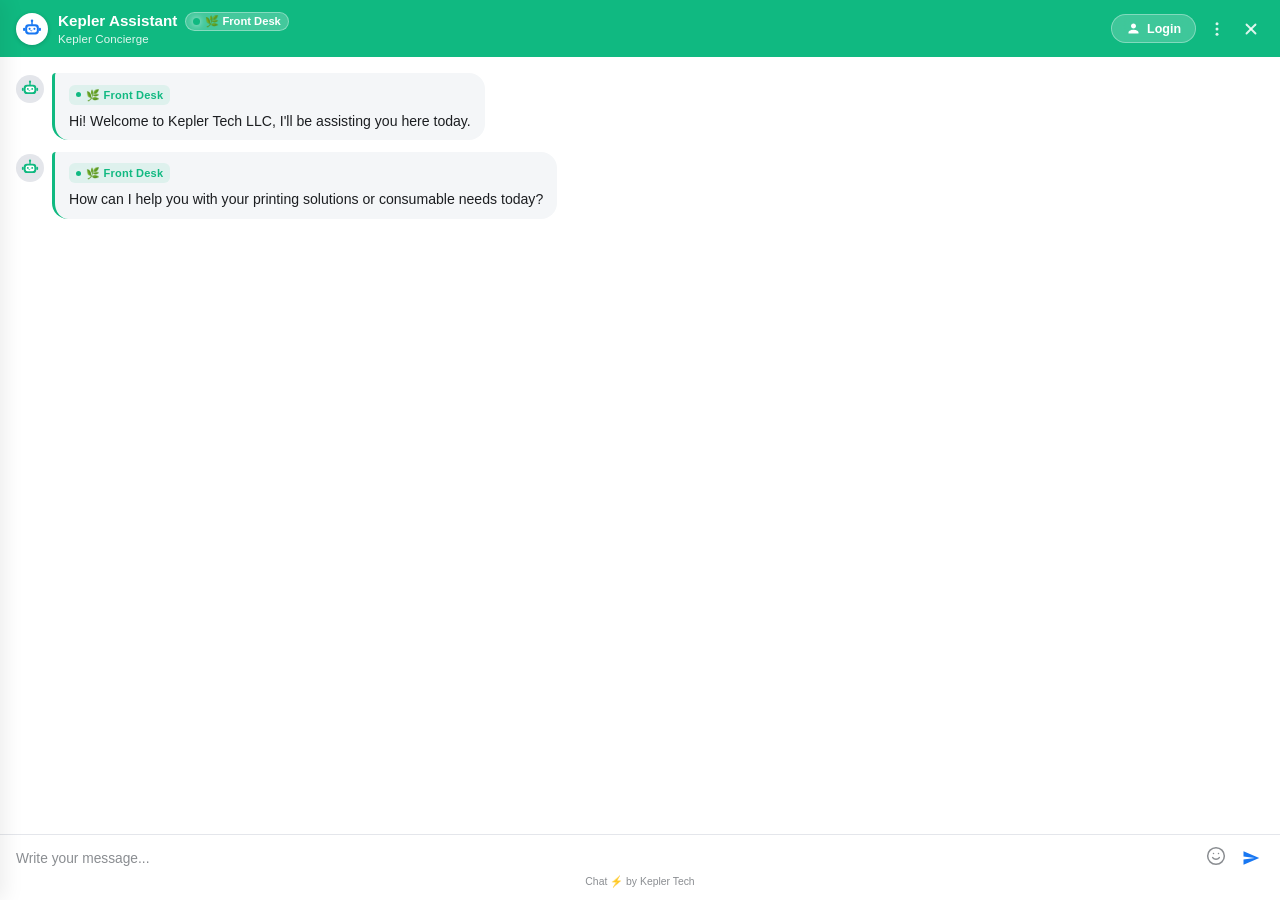
==== commit c27f8e45: "feat: citizen brand discovery, consumables audit across 43 printers, and clean customer login UI" ====
--- a/templates/index.html
+++ b/templates/index.html
@@ -9,7 +9,7 @@
   <link rel="preconnect" href="https://fonts.googleapis.com">
   <link rel="preconnect" href="https://fonts.gstatic.com" crossorigin>
   <link href="https://fonts.googleapis.com/css2?family=Inter:wght@400;500;600;700&display=swap" rel="stylesheet">
-  <link rel="stylesheet" href="/static/css/style.css?v=kepler_rebuild_20260914_0855">
+  <link rel="stylesheet" href="/static/css/style.css?v=kepler_clean_login_modal_20261003">
 </head>
 <body>
 
@@ -208,31 +208,70 @@
     <div class="customer-modal-container">
       <div class="customer-modal-header">
         <div class="customer-modal-title-box">
-          <div class="customer-modal-icon">👤</div>
-          <div>
-            <h3 id="customerModalTitle" style="margin: 0; font-size: 1.05rem; font-weight: 600;">Customer Login</h3>
-            <p id="customerModalSubtitle" style="margin: 2px 0 0 0; font-size: 0.74rem; color: var(--text-secondary);">Log in with your Name and Phone/Email to view past chats</p>
-          </div>
-        </div>
-        <button type="button" class="customer-modal-close" id="customerModalCloseBtn">&times;</button>
+          <div class="customer-modal-icon" aria-hidden="true">
+            <svg width="20" height="20" viewBox="0 0 24 24" fill="none" stroke="currentColor" stroke-width="2" stroke-linecap="round" stroke-linejoin="round">
+              <path d="M20 21v-2a4 4 0 0 0-4-4H8a4 4 0 0 0-4 4v2"></path>
+              <circle cx="12" cy="7" r="4"></circle>
+            </svg>
+          </div>
+          <div class="customer-modal-header-text">
+            <h3 id="customerModalTitle">Customer Login</h3>
+            <p id="customerModalSubtitle">Sign in with your details to access past conversations & quotes</p>
+          </div>
+        </div>
+        <button type="button" class="customer-modal-close" id="customerModalCloseBtn" aria-label="Close modal">
+          <svg width="18" height="18" viewBox="0 0 24 24" fill="none" stroke="currentColor" stroke-width="2.2" stroke-linecap="round" stroke-linejoin="round">
+            <line x1="18" y1="6" x2="6" y2="18"></line>
+            <line x1="6" y1="6" x2="18" y2="18"></line>
+          </svg>
+        </button>
       </div>
 
       <!-- State 1: Login Form (When Logged Out) -->
       <div class="customer-modal-body" id="customerLoginFormView">
         <div class="customer-login-notice">
-          💡 If you shared your details during a previous conversation, your <strong>Name</strong> is your username and your <strong>Phone Number or Email ID</strong> is your password.
-        </div>
-        <form id="customerLoginForm">
-          <div class="form-group" style="margin-bottom: 12px;">
-            <label class="field-label" for="custUsernameInput">Customer Name (Username)</label>
-            <input type="text" id="custUsernameInput" class="input-field" placeholder="e.g. Tariq Al Mansoor" required autocomplete="name">
-          </div>
-          <div class="form-group" style="margin-bottom: 16px;">
-            <label class="field-label" for="custPasswordInput">Phone Number or Email (Password)</label>
-            <input type="text" id="custPasswordInput" class="input-field" placeholder="e.g. +971 50 123 4567 or email@domain.com" required autocomplete="current-password">
-          </div>
+          <div class="notice-icon-wrap" aria-hidden="true">
+            <svg width="18" height="18" viewBox="0 0 24 24" fill="none" stroke="currentColor" stroke-width="2" stroke-linecap="round" stroke-linejoin="round">
+              <circle cx="12" cy="12" r="10"></circle>
+              <line x1="12" y1="16" x2="12" y2="12"></line>
+              <line x1="12" y1="8" x2="12.01" y2="8"></line>
+            </svg>
+          </div>
+          <div class="notice-text">
+            Previously chatted? Use your <span class="notice-badge">Name</span> as username and <span class="notice-badge">Phone or Email</span> as password.
+          </div>
+        </div>
+
+        <form id="customerLoginForm" autocomplete="on">
+          <div class="form-group customer-input-group">
+            <label class="field-label" for="custUsernameInput">
+              <span>Customer Name (Username)</span>
+            </label>
+            <div class="input-with-icon">
+              <svg class="input-icon" width="16" height="16" viewBox="0 0 24 24" fill="none" stroke="currentColor" stroke-width="2" stroke-linecap="round" stroke-linejoin="round">
+                <path d="M20 21v-2a4 4 0 0 0-4-4H8a4 4 0 0 0-4 4v2"></path>
+                <circle cx="12" cy="7" r="4"></circle>
+              </svg>
+              <input type="text" id="custUsernameInput" class="input-field" placeholder="e.g. Tariq Al Mansoor" required autocomplete="name">
+            </div>
+          </div>
+
+          <div class="form-group customer-input-group">
+            <label class="field-label" for="custPasswordInput">
+              <span>Phone Number or Email (Password)</span>
+            </label>
+            <div class="input-with-icon">
+              <svg class="input-icon" width="16" height="16" viewBox="0 0 24 24" fill="none" stroke="currentColor" stroke-width="2" stroke-linecap="round" stroke-linejoin="round">
+                <rect x="3" y="11" width="18" height="11" rx="2" ry="2"></rect>
+                <path d="M7 11V7a5 5 0 0 1 10 0v4"></path>
+              </svg>
+              <input type="text" id="custPasswordInput" class="input-field" placeholder="e.g. +971 50 123 4567 or email@domain.com" required autocomplete="current-password">
+            </div>
+          </div>
+
           <div id="customerLoginError" class="customer-error-msg" style="display: none;"></div>
-          <button type="submit" class="btn-primary" id="customerSubmitLoginBtn" style="width: 100%; justify-content: center; padding: 10px; font-size: 0.9rem;">
+
+          <button type="submit" class="btn-primary customer-login-btn" id="customerSubmitLoginBtn">
             Log In & Load Previous Chats
           </button>
         </form>
@@ -242,18 +281,26 @@
       <div class="customer-modal-body" id="customerProfileView" style="display: none;">
         <div class="customer-profile-card">
           <div class="profile-info-row">
-            <div>
-              <div class="profile-name" id="loggedInCustomerName">Customer Name</div>
-              <div class="profile-meta" id="loggedInCustomerContact">+971 •••••••</div>
+            <div class="profile-avatar-wrap">
+              <div class="profile-avatar-icon" aria-hidden="true">
+                <svg width="18" height="18" viewBox="0 0 24 24" fill="none" stroke="currentColor" stroke-width="2" stroke-linecap="round" stroke-linejoin="round">
+                  <path d="M20 21v-2a4 4 0 0 0-4-4H8a4 4 0 0 0-4 4v2"></path>
+                  <circle cx="12" cy="7" r="4"></circle>
+                </svg>
+              </div>
+              <div>
+                <div class="profile-name" id="loggedInCustomerName">Customer Name</div>
+                <div class="profile-meta" id="loggedInCustomerContact">+971 •••••••</div>
+              </div>
             </div>
-            <button type="button" class="btn-secondary" id="customerLogoutBtn" style="padding: 4px 10px; font-size: 0.75rem;">
+            <button type="button" class="btn-secondary customer-logout-btn" id="customerLogoutBtn">
               Log Out
             </button>
           </div>
         </div>
 
         <div class="past-chats-header">
-          <h4 style="margin: 0; font-size: 0.85rem; font-weight: 600;">Your Previous Conversations</h4>
+          <h4>Your Previous Conversations</h4>
           <span class="chats-count-badge" id="customerChatsCountBadge">0 sessions</span>
         </div>
 
@@ -265,7 +312,7 @@
   </div>
 
   <script src="/static/js/comparison_renderer.js?v=kepler_rebuild_20260915_1207"></script>
-  <script src="/static/js/app.js?v=kepler_rebuild_20260930_customer_auth"></script>
+  <script src="/static/js/app.js?v=kepler_tables_hybrid_20261001"></script>
 </body>
 </html>
 
--- a/static/css/style.css
+++ b/static/css/style.css
@@ -1492,47 +1492,50 @@
 .customer-auth-btn {
   display: inline-flex;
   align-items: center;
-  gap: 5px;
+  gap: 6px;
   background: rgba(255, 255, 255, 0.2);
   color: #ffffff;
   border: 1px solid rgba(255, 255, 255, 0.35);
-  border-radius: 18px;
-  padding: 5px 12px;
+  border-radius: 20px;
+  padding: 6px 14px;
   font-size: 0.78rem;
   font-weight: 600;
   cursor: pointer;
-  transition: all 0.2s ease;
+  transition: all 0.2s cubic-bezier(0.16, 1, 0.3, 1);
   white-space: nowrap;
+  backdrop-filter: blur(8px);
 }
 
 .customer-auth-btn:hover {
-  background: rgba(255, 255, 255, 0.32);
-  border-color: rgba(255, 255, 255, 0.6);
+  background: rgba(255, 255, 255, 0.3);
+  border-color: rgba(255, 255, 255, 0.55);
   transform: translateY(-1px);
 }
 
 .customer-auth-btn.logged-in {
   background: #10b981;
   border-color: #059669;
+  box-shadow: 0 2px 8px rgba(16, 185, 129, 0.3);
 }
 
 .customer-auth-btn.logged-in:hover {
   background: #059669;
+  box-shadow: 0 4px 12px rgba(16, 185, 129, 0.4);
 }
 
 .customer-modal-backdrop {
   position: fixed;
   inset: 0;
   background: rgba(15, 23, 42, 0.55);
-  backdrop-filter: blur(4px);
-  -webkit-backdrop-filter: blur(4px);
+  backdrop-filter: blur(6px);
+  -webkit-backdrop-filter: blur(6px);
   display: none;
   align-items: center;
   justify-content: center;
-  z-index: 9999;
-  padding: 16px;
+  z-index: 99999;
+  padding: 20px;
   opacity: 0;
-  transition: opacity 0.25s ease;
+  transition: opacity 0.25s cubic-bezier(0.16, 1, 0.3, 1);
 }
 
 .customer-modal-backdrop.open {
@@ -1542,21 +1545,21 @@
 
 .customer-modal-container {
   background: #ffffff;
-  border-radius: 16px;
-  box-shadow: 0 20px 40px rgba(0, 0, 0, 0.2);
+  border-radius: 20px;
+  box-shadow: 0 24px 48px -12px rgba(15, 23, 42, 0.22), 0 0 0 1px rgba(15, 23, 42, 0.06);
   width: 100%;
   max-width: 440px;
-  max-height: 85vh;
+  max-height: 88vh;
   display: flex;
   flex-direction: column;
   overflow: hidden;
-  animation: modalPopIn 0.25s cubic-bezier(0.16, 1, 0.3, 1);
-}
-
-@keyframes modalPopIn {
+  animation: customerModalScaleIn 0.26s cubic-bezier(0.16, 1, 0.3, 1);
+}
+
+@keyframes customerModalScaleIn {
   from {
     opacity: 0;
-    transform: scale(0.94) translateY(10px);
+    transform: scale(0.93) translateY(12px);
   }
   to {
     opacity: 1;
@@ -1568,145 +1571,341 @@
   display: flex;
   align-items: center;
   justify-content: space-between;
-  padding: 16px 20px;
-  border-bottom: 1px solid #e2e8f0;
+  padding: 20px 24px 16px 24px;
+  border-bottom: 1px solid #f1f5f9;
+  background: #ffffff;
+}
+
+.customer-modal-title-box {
+  display: flex;
+  align-items: center;
+  gap: 14px;
+}
+
+.customer-modal-icon {
+  width: 42px;
+  height: 42px;
+  border-radius: 12px;
+  background: linear-gradient(135deg, #ecfdf5 0%, #d1fae5 100%);
+  color: #059669;
+  display: flex;
+  align-items: center;
+  justify-content: center;
+  flex-shrink: 0;
+  border: 1px solid rgba(16, 185, 129, 0.2);
+  box-shadow: 0 2px 6px rgba(16, 185, 129, 0.1);
+}
+
+.customer-modal-header-text h3 {
+  margin: 0;
+  font-size: 1.15rem;
+  font-weight: 700;
+  color: #0f172a;
+  letter-spacing: -0.015em;
+  line-height: 1.25;
+}
+
+.customer-modal-header-text p {
+  margin: 3px 0 0 0;
+  font-size: 0.78rem;
+  color: #64748b;
+  line-height: 1.35;
+}
+
+.customer-modal-close {
+  width: 32px;
+  height: 32px;
+  border-radius: 50%;
+  background: #f1f5f9;
+  border: none;
+  color: #64748b;
+  display: flex;
+  align-items: center;
+  justify-content: center;
+  cursor: pointer;
+  padding: 0;
+  transition: all 0.2s ease;
+  flex-shrink: 0;
+}
+
+.customer-modal-close:hover {
+  background: #e2e8f0;
+  color: #0f172a;
+  transform: rotate(90deg);
+}
+
+.customer-modal-body {
+  padding: 22px 24px;
+  overflow-y: auto;
+  display: flex;
+  flex-direction: column;
+  gap: 16px;
+}
+
+.customer-login-notice {
+  background: linear-gradient(135deg, #f8fafc 0%, #f1f5f9 100%);
+  border: 1px solid #e2e8f0;
+  border-left: 3.5px solid #10b981;
+  border-radius: 12px;
+  padding: 12px 14px;
+  display: flex;
+  align-items: flex-start;
+  gap: 10px;
+}
+
+.notice-icon-wrap {
+  color: #059669;
+  flex-shrink: 0;
+  margin-top: 2px;
+  display: flex;
+  align-items: center;
+}
+
+.notice-text {
+  font-size: 0.78rem;
+  color: #334155;
+  line-height: 1.45;
+}
+
+.notice-badge {
+  display: inline-block;
+  background: #ffffff;
+  border: 1px solid #cbd5e1;
+  color: #0f172a;
+  font-weight: 600;
+  font-size: 0.72rem;
+  padding: 1px 6px;
+  border-radius: 4px;
+  margin: 0 1px;
+}
+
+.customer-input-group {
+  margin-bottom: 14px;
+}
+
+.customer-input-group .field-label {
+  display: block;
+  font-size: 0.8rem;
+  font-weight: 600;
+  color: #1e293b;
+  margin-bottom: 6px;
+}
+
+.input-with-icon {
+  position: relative;
+  display: flex;
+  align-items: center;
+}
+
+.input-with-icon .input-icon {
+  position: absolute;
+  left: 14px;
+  color: #94a3b8;
+  pointer-events: none;
+  transition: color 0.2s ease;
+  z-index: 2;
+}
+
+.input-with-icon .input-field {
+  width: 100%;
+  height: 44px;
+  padding: 10px 14px 10px 42px;
   background: #f8fafc;
-}
-
-.customer-modal-title-box {
-  display: flex;
-  align-items: center;
-  gap: 12px;
-}
-
-.customer-modal-icon {
-  width: 36px;
-  height: 36px;
-  border-radius: 50%;
-  background: #e0f2fe;
-  color: #0284c7;
-  display: flex;
-  align-items: center;
-  justify-content: center;
-  font-size: 1.1rem;
-}
-
-.customer-modal-close {
-  background: none;
-  border: none;
-  font-size: 1.6rem;
-  line-height: 1;
-  color: #94a3b8;
-  cursor: pointer;
-  padding: 0 4px;
-  border-radius: 6px;
-  transition: color 0.15s ease;
-}
-
-.customer-modal-close:hover {
-  color: #1e293b;
-}
-
-.customer-modal-body {
-  padding: 20px;
-  overflow-y: auto;
-  display: flex;
-  flex-direction: column;
-  gap: 14px;
-}
-
-.customer-login-notice {
-  background: #f0fdf4;
-  border: 1px solid #bbf7d0;
-  border-radius: 8px;
-  padding: 10px 14px;
-  font-size: 0.76rem;
-  color: #166534;
-  line-height: 1.45;
+  border: 1px solid #cbd5e1;
+  border-radius: 10px;
+  font-size: 0.86rem;
+  color: #0f172a;
+  transition: all 0.2s ease;
+  margin-bottom: 0;
+}
+
+.input-with-icon .input-field:focus {
+  background: #ffffff;
+  border-color: #10b981;
+  box-shadow: 0 0 0 3px rgba(16, 185, 129, 0.16);
+  outline: none;
+}
+
+.input-with-icon .input-field:focus + .input-icon,
+.input-with-icon:focus-within .input-icon {
+  color: #10b981;
 }
 
 .customer-error-msg {
   background: #fef2f2;
   border: 1px solid #fecaca;
+  color: #b91c1c;
+  border-radius: 10px;
+  padding: 10px 14px;
+  font-size: 0.8rem;
+  font-weight: 500;
+  margin-bottom: 12px;
+  display: flex;
+  align-items: center;
+  gap: 8px;
+  line-height: 1.4;
+}
+
+/* Primary Button Styling */
+.btn-primary,
+.customer-login-btn {
+  display: inline-flex;
+  align-items: center;
+  justify-content: center;
+  width: 100%;
+  height: 46px;
+  background: linear-gradient(135deg, #10b981 0%, #059669 100%) !important;
+  color: #ffffff !important;
+  border: none !important;
+  border-radius: 10px !important;
+  font-size: 0.88rem !important;
+  font-weight: 600 !important;
+  letter-spacing: 0.01em;
+  cursor: pointer;
+  box-shadow: 0 4px 14px rgba(16, 185, 129, 0.28);
+  transition: all 0.2s cubic-bezier(0.16, 1, 0.3, 1);
+  margin-top: 4px;
+}
+
+.btn-primary:hover,
+.customer-login-btn:hover {
+  background: linear-gradient(135deg, #059669 0%, #047857 100%) !important;
+  box-shadow: 0 6px 20px rgba(16, 185, 129, 0.38);
+  transform: translateY(-1px);
+}
+
+.btn-primary:active,
+.customer-login-btn:active {
+  transform: translateY(0);
+  box-shadow: 0 2px 6px rgba(16, 185, 129, 0.2);
+}
+
+.btn-primary:disabled,
+.customer-login-btn:disabled {
+  opacity: 0.65;
+  cursor: not-allowed;
+  transform: none;
+  box-shadow: none;
+}
+
+.btn-secondary,
+.customer-logout-btn {
+  display: inline-flex;
+  align-items: center;
+  justify-content: center;
+  background: #f1f5f9;
+  color: #475569;
+  border: 1px solid #cbd5e1;
+  border-radius: 8px;
+  padding: 6px 14px;
+  font-size: 0.78rem;
+  font-weight: 600;
+  cursor: pointer;
+  transition: all 0.2s ease;
+}
+
+.btn-secondary:hover,
+.customer-logout-btn:hover {
+  background: #fee2e2;
   color: #dc2626;
-  border-radius: 6px;
-  padding: 8px 12px;
-  font-size: 0.78rem;
-  margin-bottom: 10px;
+  border-color: #fca5a5;
 }
 
 .customer-profile-card {
-  background: #f8fafc;
+  background: linear-gradient(135deg, #ecfdf5 0%, #f8fafc 100%);
+  border: 1px solid #a7f3d0;
+  border-radius: 14px;
+  padding: 16px 18px;
+}
+
+.profile-avatar-wrap {
+  display: flex;
+  align-items: center;
+  gap: 12px;
+}
+
+.profile-avatar-icon {
+  width: 40px;
+  height: 40px;
+  border-radius: 50%;
+  background: #10b981;
+  color: #ffffff;
+  display: flex;
+  align-items: center;
+  justify-content: center;
+  flex-shrink: 0;
+  box-shadow: 0 2px 8px rgba(16, 185, 129, 0.25);
+}
+
+.profile-name {
+  font-size: 0.98rem;
+  font-weight: 700;
+  color: #0f172a;
+}
+
+.profile-meta {
+  font-size: 0.76rem;
+  color: #64748b;
+  margin-top: 2px;
+}
+
+.past-chats-header {
+  display: flex;
+  align-items: center;
+  justify-content: space-between;
+  margin-top: 6px;
+  padding-bottom: 8px;
+  border-bottom: 1px solid #e2e8f0;
+}
+
+.past-chats-header h4 {
+  margin: 0;
+  font-size: 0.88rem;
+  font-weight: 600;
+  color: #1e293b;
+}
+
+.chats-count-badge {
+  font-size: 0.72rem;
+  background: #f1f5f9;
+  color: #475569;
+  border: 1px solid #e2e8f0;
+  border-radius: 12px;
+  padding: 2px 8px;
+  font-weight: 600;
+}
+
+.past-chats-list {
+  display: flex;
+  flex-direction: column;
+  gap: 10px;
+  max-height: 340px;
+  overflow-y: auto;
+  padding-right: 4px;
+}
+
+.past-chat-item {
+  display: flex;
+  flex-direction: column;
+  gap: 6px;
+  padding: 12px 14px;
+  background: #ffffff;
   border: 1px solid #e2e8f0;
   border-radius: 10px;
-  padding: 12px 14px;
-}
-
-.profile-info-row {
-  display: flex;
-  align-items: center;
-  justify-content: space-between;
-}
-
-.profile-name {
-  font-size: 0.95rem;
-  font-weight: 700;
-  color: #0f172a;
-}
-
-.profile-meta {
-  font-size: 0.75rem;
-  color: #64748b;
-  margin-top: 2px;
-}
-
-.past-chats-header {
-  display: flex;
-  align-items: center;
-  justify-content: space-between;
-  margin-top: 8px;
-  padding-bottom: 6px;
-  border-bottom: 1px solid #f1f5f9;
-}
-
-.chats-count-badge {
-  font-size: 0.7rem;
-  background: #e2e8f0;
-  color: #475569;
-  border-radius: 12px;
-  padding: 2px 8px;
-  font-weight: 600;
-}
-
-.past-chats-list {
-  display: flex;
-  flex-direction: column;
-  gap: 8px;
-  max-height: 320px;
-  overflow-y: auto;
-  padding-right: 4px;
-}
-
-.past-chat-item {
-  display: flex;
-  flex-direction: column;
-  gap: 6px;
-  padding: 10px 12px;
-  background: #ffffff;
-  border: 1px solid #e2e8f0;
-  border-radius: 8px;
-  transition: all 0.2s ease;
+  transition: all 0.2s cubic-bezier(0.16, 1, 0.3, 1);
 }
 
 .past-chat-item:hover {
-  border-color: #3b82f6;
-  background: #f8fafc;
-  box-shadow: 0 2px 6px rgba(0, 0, 0, 0.05);
+  border-color: #10b981;
+  background: #f0fdf4;
+  box-shadow: 0 4px 12px rgba(16, 185, 129, 0.08);
+  transform: translateY(-1px);
 }
 
 .past-chat-item.current-active {
   border-color: #10b981;
   background: #ecfdf5;
+  box-shadow: 0 0 0 1px #10b981;
 }
 
 .past-chat-top {
@@ -1716,24 +1915,24 @@
 }
 
 .past-chat-date {
-  font-size: 0.72rem;
+  font-size: 0.74rem;
   color: #64748b;
   font-weight: 500;
 }
 
 .past-chat-turns {
-  font-size: 0.68rem;
-  color: #0284c7;
-  background: #e0f2fe;
-  padding: 1px 6px;
+  font-size: 0.7rem;
+  color: #059669;
+  background: #d1fae5;
+  padding: 1px 7px;
   border-radius: 10px;
   font-weight: 600;
 }
 
 .past-chat-preview {
-  font-size: 0.78rem;
+  font-size: 0.8rem;
   color: #334155;
-  line-height: 1.35;
+  line-height: 1.4;
   overflow: hidden;
   text-overflow: ellipsis;
   display: -webkit-box;
@@ -1750,24 +1949,25 @@
 }
 
 .resume-chat-btn {
-  background: var(--chat-blue, #1877f2);
+  background: #10b981;
   color: #ffffff;
   border: none;
   border-radius: 6px;
-  padding: 4px 10px;
-  font-size: 0.72rem;
+  padding: 5px 12px;
+  font-size: 0.74rem;
   font-weight: 600;
   cursor: pointer;
-  transition: background 0.15s ease;
+  transition: all 0.15s ease;
 }
 
 .resume-chat-btn:hover {
-  background: #0d65d9;
+  background: #059669;
+  box-shadow: 0 2px 6px rgba(16, 185, 129, 0.3);
 }
 
 .empty-chats-placeholder {
   text-align: center;
   color: #94a3b8;
-  font-size: 0.8rem;
-  padding: 24px 10px;
-}
+  font-size: 0.84rem;
+  padding: 28px 12px;
+}
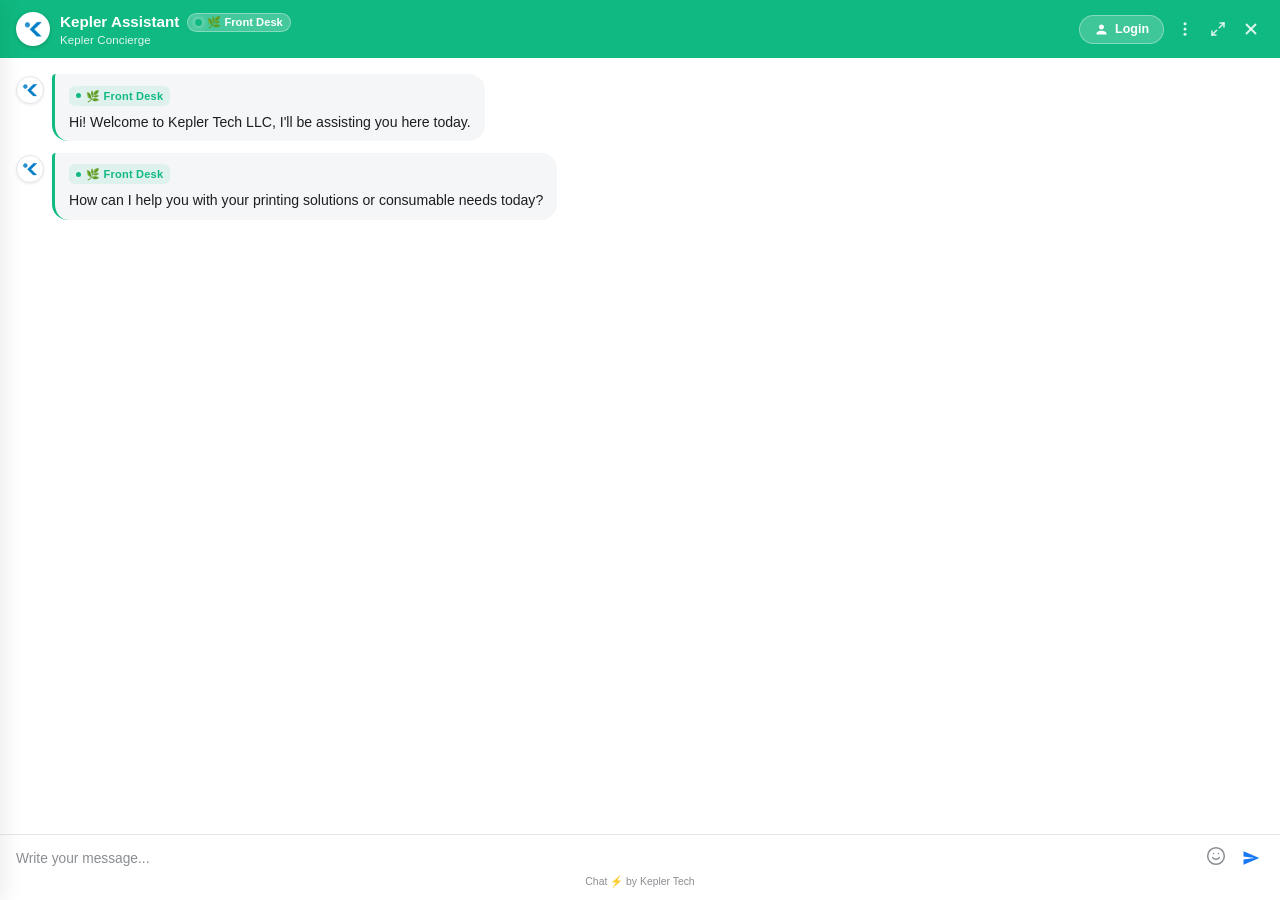
==== commit 84317498: "feat: media rolls discovery, universal fuzzy typo tolerance, and conversational upgrades - Universal" ====
--- a/templates/index.html
+++ b/templates/index.html
@@ -9,7 +9,7 @@
   <link rel="preconnect" href="https://fonts.googleapis.com">
   <link rel="preconnect" href="https://fonts.gstatic.com" crossorigin>
   <link href="https://fonts.googleapis.com/css2?family=Inter:wght@400;500;600;700&display=swap" rel="stylesheet">
-  <link rel="stylesheet" href="/static/css/style.css?v=kepler_clean_login_modal_20261003">
+  <link rel="stylesheet" href="/static/css/style.css?v=kepler_brand_logo_20261005">
 </head>
 <body>
 
@@ -18,8 +18,8 @@
   <aside class="sidebar" id="sidebar">
     <div class="sidebar-header">
       <div class="brand-badge">
-        <div class="brand-icon">
-          <svg viewBox="0 0 24 24"><path d="M19 8H5c-1.66 0-3 1.34-3 3v6h4v4h12v-4h4v-6c0-1.66-1.34-3-3-3zm-3 11H8v-5h8v5zm3-7c-.55 0-1-.45-1-1s.45-1 1-1 1 .45 1 1-.45 1-1 1zm-1-9H6v4h12V3z"/></svg>
+        <div class="brand-icon" style="background: transparent;">
+          <img src="/static/images/kepler-icon-transparent.png" alt="Kepler" style="width: 26px; height: 26px; object-fit: contain;">
         </div>
         <div>
           <h1 class="brand-title">Kepler Tech LLC</h1>
@@ -112,17 +112,7 @@
     <header class="chat-header">
       <div class="header-left">
         <div class="assistant-avatar">
-          <svg viewBox="0 0 32 32" width="22" height="22" fill="none">
-            <rect x="6" y="9" width="20" height="15" rx="5" fill="#1877f2"/>
-            <rect x="3" y="14" width="3" height="5" rx="1.5" fill="#1877f2"/>
-            <rect x="26" y="14" width="3" height="5" rx="1.5" fill="#1877f2"/>
-            <path d="M16 5v4" stroke="#1877f2" stroke-width="2.2" stroke-linecap="round"/>
-            <circle cx="16" cy="4" r="1.8" fill="#1877f2"/>
-            <rect x="9" y="12" width="14" height="9" rx="3" fill="#ffffff"/>
-            <circle cx="12.5" cy="15.8" r="1.5" fill="#1877f2"/>
-            <circle cx="19.5" cy="15.8" r="1.5" fill="#1877f2"/>
-            <path d="M14 18.2c.6.6 1.4.6 2 0" stroke="#1877f2" stroke-width="1.3" stroke-linecap="round"/>
-          </svg>
+          <img src="/static/images/kepler-icon-transparent.png" alt="Kepler Assistant" class="assistant-avatar-img">
         </div>
         <div class="assistant-info">
           <div style="display: flex; align-items: center; gap: 8px; flex-wrap: wrap;">
@@ -148,6 +138,20 @@
             <circle cx="12" cy="5" r="2"/>
             <circle cx="12" cy="12" r="2"/>
             <circle cx="12" cy="19" r="2"/>
+          </svg>
+        </button>
+        <button class="header-actions-btn" id="expandChatBtn" title="Full screen chat / Toggle full view" aria-label="Toggle Full Chat">
+          <svg id="expandIcon" width="16" height="16" viewBox="0 0 24 24" fill="none" stroke="currentColor" stroke-width="2.2" stroke-linecap="round" stroke-linejoin="round">
+            <polyline points="15 3 21 3 21 9"></polyline>
+            <polyline points="9 21 3 21 3 15"></polyline>
+            <line x1="21" y1="3" x2="14" y2="10"></line>
+            <line x1="3" y1="21" x2="10" y2="14"></line>
+          </svg>
+          <svg id="compressIcon" width="16" height="16" viewBox="0 0 24 24" fill="none" stroke="currentColor" stroke-width="2.2" stroke-linecap="round" stroke-linejoin="round" style="display: none;">
+            <polyline points="4 14 10 14 10 20"></polyline>
+            <polyline points="20 10 14 10 14 4"></polyline>
+            <line x1="14" y1="10" x2="21" y2="3"></line>
+            <line x1="10" y1="14" x2="3" y2="21"></line>
           </svg>
         </button>
         <button class="header-actions-btn" id="closeChatBtn" title="Close chat">
@@ -312,7 +316,7 @@
   </div>
 
   <script src="/static/js/comparison_renderer.js?v=kepler_rebuild_20260915_1207"></script>
-  <script src="/static/js/app.js?v=kepler_tables_hybrid_20261001"></script>
+  <script src="/static/js/app.js?v=kepler_brand_logo_20261005"></script>
 </body>
 </html>
 
--- a/static/css/style.css
+++ b/static/css/style.css
@@ -178,17 +178,23 @@
 }
 
 .assistant-avatar {
-  width: 32px;
-  height: 32px;
+  width: 34px;
+  height: 34px;
   border-radius: 50%;
   background: #ffffff;
-  color: var(--active-agent-theme, #10b981);
   display: flex;
   align-items: center;
   justify-content: center;
-  font-size: 1.1rem;
   box-shadow: 0 1px 4px rgba(0, 0, 0, 0.18);
-  transition: color 0.35s ease;
+  flex-shrink: 0;
+  overflow: hidden;
+}
+
+.assistant-avatar-img {
+  width: 24px;
+  height: 24px;
+  object-fit: contain;
+  display: block;
 }
 
 .assistant-info {
@@ -300,14 +306,22 @@
   width: 28px;
   height: 28px;
   border-radius: 50%;
-  background: #e4e6eb;
-  color: #1877f2;
+  background: #ffffff;
+  border: 1px solid var(--border-light, #e4e6eb);
+  box-shadow: 0 1px 3px rgba(0, 0, 0, 0.08);
   display: flex;
   align-items: center;
   justify-content: center;
-  font-size: 0.85rem;
   flex-shrink: 0;
   margin-top: 2px;
+  overflow: hidden;
+}
+
+.bot-msg-avatar-img {
+  width: 20px;
+  height: 20px;
+  object-fit: contain;
+  display: block;
 }
 
 .message-row.user .message-avatar {
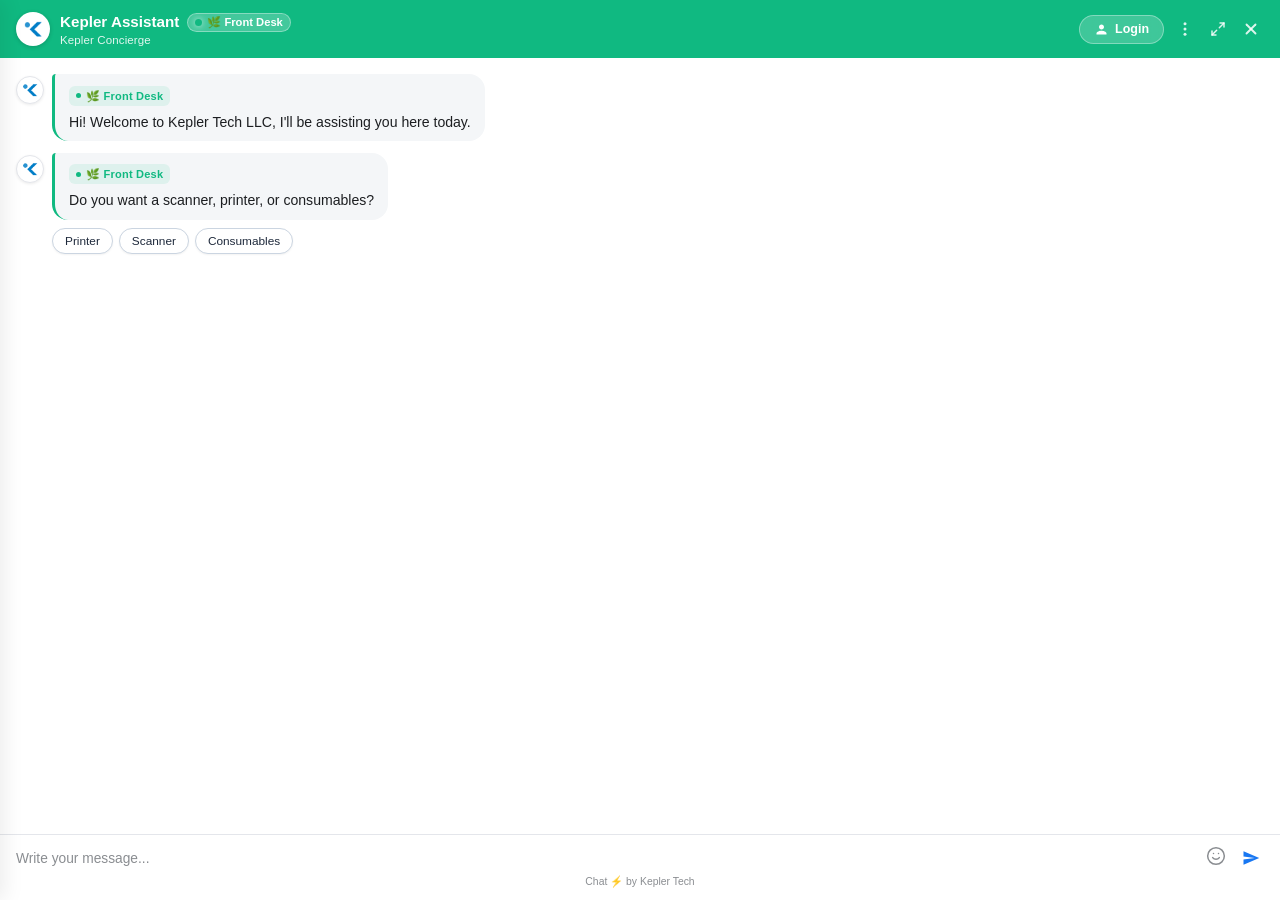
==== commit ce5408a1: "feat: complete consumables continuation, disambiguate cpp vs price, and add new customer registratio" ====
--- a/templates/index.html
+++ b/templates/index.html
@@ -231,54 +231,133 @@
         </button>
       </div>
 
-      <!-- State 1: Login Form (When Logged Out) -->
+      <!-- State 1: Authentication Tabs & Forms (When Logged Out) -->
       <div class="customer-modal-body" id="customerLoginFormView">
-        <div class="customer-login-notice">
-          <div class="notice-icon-wrap" aria-hidden="true">
-            <svg width="18" height="18" viewBox="0 0 24 24" fill="none" stroke="currentColor" stroke-width="2" stroke-linecap="round" stroke-linejoin="round">
-              <circle cx="12" cy="12" r="10"></circle>
-              <line x1="12" y1="16" x2="12" y2="12"></line>
-              <line x1="12" y1="8" x2="12.01" y2="8"></line>
+        <!-- Mode Tabs -->
+        <div class="customer-auth-tabs" role="tablist">
+          <button type="button" class="auth-tab-btn active" id="authTabLogin" role="tab" aria-selected="true">
+            <svg width="15" height="15" viewBox="0 0 24 24" fill="none" stroke="currentColor" stroke-width="2" stroke-linecap="round" stroke-linejoin="round">
+              <path d="M15 3h4a2 2 0 0 1 2 2v14a2 2 0 0 1-2 2h-4"></path>
+              <polyline points="10 17 15 12 10 7"></polyline>
+              <line x1="15" y1="12" x2="3" y2="12"></line>
             </svg>
-          </div>
-          <div class="notice-text">
-            Previously chatted? Use your <span class="notice-badge">Name</span> as username and <span class="notice-badge">Phone or Email</span> as password.
-          </div>
-        </div>
-
-        <form id="customerLoginForm" autocomplete="on">
-          <div class="form-group customer-input-group">
-            <label class="field-label" for="custUsernameInput">
-              <span>Customer Name (Username)</span>
-            </label>
-            <div class="input-with-icon">
-              <svg class="input-icon" width="16" height="16" viewBox="0 0 24 24" fill="none" stroke="currentColor" stroke-width="2" stroke-linecap="round" stroke-linejoin="round">
-                <path d="M20 21v-2a4 4 0 0 0-4-4H8a4 4 0 0 0-4 4v2"></path>
-                <circle cx="12" cy="7" r="4"></circle>
+            Existing Customer Log In
+          </button>
+          <button type="button" class="auth-tab-btn" id="authTabRegister" role="tab" aria-selected="false">
+            <svg width="15" height="15" viewBox="0 0 24 24" fill="none" stroke="currentColor" stroke-width="2" stroke-linecap="round" stroke-linejoin="round">
+              <path d="M16 21v-2a4 4 0 0 0-4-4H5a4 4 0 0 0-4 4v2"></path>
+              <circle cx="8.5" cy="7" r="4"></circle>
+              <line x1="20" y1="8" x2="20" y2="14"></line>
+              <line x1="23" y1="11" x2="17" y2="11"></line>
+            </svg>
+            New Customer (Save & Sign In)
+          </button>
+        </div>
+
+        <div id="customerLoginError" class="customer-error-msg" style="display: none;"></div>
+
+        <!-- Tab Panel 1: Existing Customer Log In -->
+        <div id="custLoginPanel">
+          <div class="customer-login-notice">
+            <div class="notice-icon-wrap" aria-hidden="true">
+              <svg width="18" height="18" viewBox="0 0 24 24" fill="none" stroke="currentColor" stroke-width="2" stroke-linecap="round" stroke-linejoin="round">
+                <circle cx="12" cy="12" r="10"></circle>
+                <line x1="12" y1="16" x2="12" y2="12"></line>
+                <line x1="12" y1="8" x2="12.01" y2="8"></line>
               </svg>
-              <input type="text" id="custUsernameInput" class="input-field" placeholder="e.g. Tariq Al Mansoor" required autocomplete="name">
-            </div>
-          </div>
-
-          <div class="form-group customer-input-group">
-            <label class="field-label" for="custPasswordInput">
-              <span>Phone Number or Email (Password)</span>
-            </label>
-            <div class="input-with-icon">
-              <svg class="input-icon" width="16" height="16" viewBox="0 0 24 24" fill="none" stroke="currentColor" stroke-width="2" stroke-linecap="round" stroke-linejoin="round">
-                <rect x="3" y="11" width="18" height="11" rx="2" ry="2"></rect>
-                <path d="M7 11V7a5 5 0 0 1 10 0v4"></path>
+            </div>
+            <div class="notice-text">
+              Previously chatted? Use your <span class="notice-badge">Name</span> as username and <span class="notice-badge">Phone or Email</span> as password.
+            </div>
+          </div>
+
+          <form id="customerLoginForm" autocomplete="on">
+            <div class="form-group customer-input-group">
+              <label class="field-label" for="custUsernameInput">
+                <span>Customer Name (Username)</span>
+              </label>
+              <div class="input-with-icon">
+                <svg class="input-icon" width="16" height="16" viewBox="0 0 24 24" fill="none" stroke="currentColor" stroke-width="2" stroke-linecap="round" stroke-linejoin="round">
+                  <path d="M20 21v-2a4 4 0 0 0-4-4H8a4 4 0 0 0-4 4v2"></path>
+                  <circle cx="12" cy="7" r="4"></circle>
+                </svg>
+                <input type="text" id="custUsernameInput" class="input-field" placeholder="e.g. Tariq Al Mansoor" required autocomplete="name">
+              </div>
+            </div>
+
+            <div class="form-group customer-input-group">
+              <label class="field-label" for="custPasswordInput">
+                <span>Phone Number or Email (Password)</span>
+              </label>
+              <div class="input-with-icon">
+                <svg class="input-icon" width="16" height="16" viewBox="0 0 24 24" fill="none" stroke="currentColor" stroke-width="2" stroke-linecap="round" stroke-linejoin="round">
+                  <rect x="3" y="11" width="18" height="11" rx="2" ry="2"></rect>
+                  <path d="M7 11V7a5 5 0 0 1 10 0v4"></path>
+                </svg>
+                <input type="text" id="custPasswordInput" class="input-field" placeholder="e.g. +971 50 123 4567 or email@domain.com" required autocomplete="current-password">
+              </div>
+            </div>
+
+            <button type="submit" class="btn-primary customer-login-btn" id="customerSubmitLoginBtn">
+              Log In & Load Previous Chats
+            </button>
+          </form>
+
+          <div class="customer-switch-mode">
+            First time chatting? <button type="button" class="customer-switch-link" id="switchToRegisterLink">Save your details & sign in here</button>
+          </div>
+        </div>
+
+        <!-- Tab Panel 2: New Customer (Ask Name & Contact, Save and Sign In) -->
+        <div id="custRegisterPanel" style="display: none;">
+          <div class="customer-login-notice" style="border-left-color: #3b82f6;">
+            <div class="notice-icon-wrap" style="color: #2563eb;" aria-hidden="true">
+              <svg width="18" height="18" viewBox="0 0 24 24" fill="none" stroke="currentColor" stroke-width="2" stroke-linecap="round" stroke-linejoin="round">
+                <path d="M16 21v-2a4 4 0 0 0-4-4H5a4 4 0 0 0-4 4v2"></path>
+                <circle cx="8.5" cy="7" r="4"></circle>
+                <polyline points="17 11 19 13 23 9"></polyline>
               </svg>
-              <input type="text" id="custPasswordInput" class="input-field" placeholder="e.g. +971 50 123 4567 or email@domain.com" required autocomplete="current-password">
-            </div>
-          </div>
-
-          <div id="customerLoginError" class="customer-error-msg" style="display: none;"></div>
-
-          <button type="submit" class="btn-primary customer-login-btn" id="customerSubmitLoginBtn">
-            Log In & Load Previous Chats
-          </button>
-        </form>
+            </div>
+            <div class="notice-text">
+              First time here? Enter your <span class="notice-badge">Customer Name</span> and <span class="notice-badge">Phone or Email</span> to save your details and log in immediately.
+            </div>
+          </div>
+
+          <form id="customerRegisterForm" autocomplete="on">
+            <div class="form-group customer-input-group">
+              <label class="field-label" for="custRegNameInput">
+                <span>Customer Full Name</span>
+              </label>
+              <div class="input-with-icon">
+                <svg class="input-icon" width="16" height="16" viewBox="0 0 24 24" fill="none" stroke="currentColor" stroke-width="2" stroke-linecap="round" stroke-linejoin="round">
+                  <path d="M20 21v-2a4 4 0 0 0-4-4H8a4 4 0 0 0-4 4v2"></path>
+                  <circle cx="12" cy="7" r="4"></circle>
+                </svg>
+                <input type="text" id="custRegNameInput" class="input-field" placeholder="e.g. Tariq Al Mansoor" required autocomplete="name">
+              </div>
+            </div>
+
+            <div class="form-group customer-input-group">
+              <label class="field-label" for="custRegContactInput">
+                <span>Contact (Phone Number or Email)</span>
+              </label>
+              <div class="input-with-icon">
+                <svg class="input-icon" width="16" height="16" viewBox="0 0 24 24" fill="none" stroke="currentColor" stroke-width="2" stroke-linecap="round" stroke-linejoin="round">
+                  <path d="M22 16.92v3a2 2 0 0 1-2.18 2 19.79 19.79 0 0 1-8.63-3.07 19.5 19.5 0 0 1-6-6 19.79 19.79 0 0 1-3.07-8.67A2 2 0 0 1 4.11 2h3a2 2 0 0 1 2 1.72 12.84 12.84 0 0 0 .7 2.81 2 2 0 0 1-.45 2.11L8.09 9.91a16 16 0 0 0 6 6l1.27-1.27a2 2 0 0 1 2.11-.45 12.84 12.84 0 0 0 2.81.7A2 2 0 0 1 22 16.92z"></path>
+                </svg>
+                <input type="text" id="custRegContactInput" class="input-field" placeholder="e.g. +971 50 123 4567 or customer@company.ae" required autocomplete="tel email">
+              </div>
+            </div>
+
+            <button type="submit" class="btn-primary customer-login-btn" id="customerSubmitRegBtn" style="background: linear-gradient(135deg, #2563eb 0%, #1d4ed8 100%) !important; box-shadow: 0 4px 14px rgba(37, 99, 235, 0.28);">
+              Save Details & Log In
+            </button>
+          </form>
+
+          <div class="customer-switch-mode">
+            Already have an account? <button type="button" class="customer-switch-link" id="switchToLoginLink">Log in here</button>
+          </div>
+        </div>
       </div>
 
       <!-- State 2: Account & Previous Chats View (When Logged In) -->
--- a/static/css/style.css
+++ b/static/css/style.css
@@ -1656,6 +1656,65 @@
   gap: 16px;
 }
 
+.customer-auth-tabs {
+  display: flex;
+  background: #f1f5f9;
+  border-radius: 12px;
+  padding: 4px;
+  gap: 4px;
+}
+
+.auth-tab-btn {
+  flex: 1;
+  display: flex;
+  align-items: center;
+  justify-content: center;
+  gap: 7px;
+  padding: 9px 12px;
+  font-size: 0.82rem;
+  font-weight: 600;
+  color: #64748b;
+  background: transparent;
+  border: none;
+  border-radius: 9px;
+  cursor: pointer;
+  transition: all 0.2s cubic-bezier(0.16, 1, 0.3, 1);
+}
+
+.auth-tab-btn:hover {
+  color: #0f172a;
+  background: rgba(255, 255, 255, 0.6);
+}
+
+.auth-tab-btn.active {
+  background: #ffffff;
+  color: #059669;
+  box-shadow: 0 2px 6px rgba(0, 0, 0, 0.08);
+}
+
+.customer-switch-mode {
+  text-align: center;
+  margin-top: 4px;
+  font-size: 0.8rem;
+  color: #64748b;
+}
+
+.customer-switch-link {
+  color: #059669;
+  font-weight: 600;
+  text-decoration: underline;
+  cursor: pointer;
+  background: none;
+  border: none;
+  padding: 0;
+  font-size: 0.8rem;
+  transition: color 0.15s ease;
+}
+
+.customer-switch-link:hover {
+  color: #047857;
+}
+
 .customer-login-notice {
   background: linear-gradient(135deg, #f8fafc 0%, #f1f5f9 100%);
   border: 1px solid #e2e8f0;
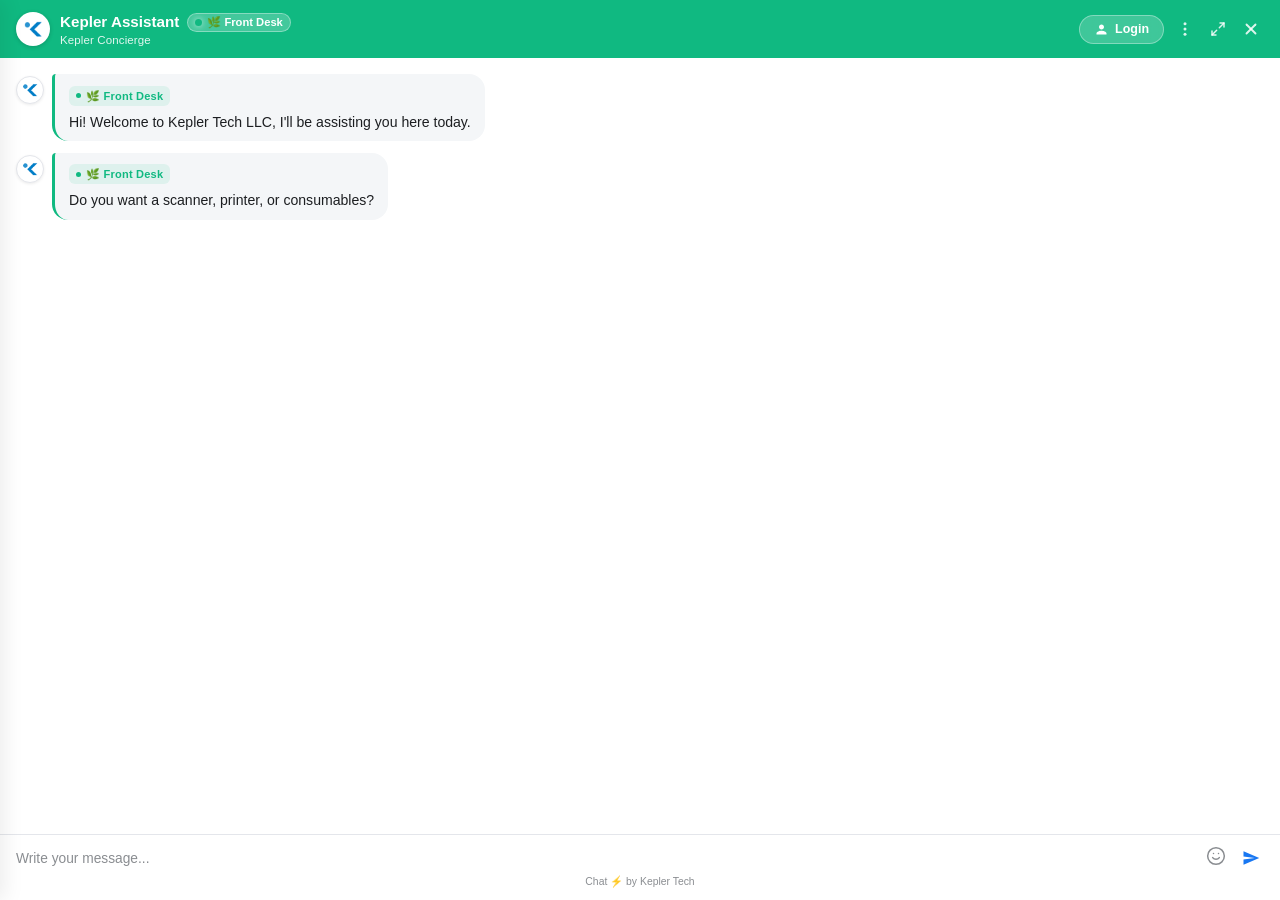
==== commit 5cd10de5: "feat: enrich RAG hardware index, update product sheets, and remove recommendation suggestion chips" ====
--- a/templates/index.html
+++ b/templates/index.html
@@ -166,14 +166,6 @@
     <!-- Message Stream -->
     <div class="messages-container" id="messagesContainer">
       <!-- Initial greeting populated dynamically on load -->
-    </div>
-
-    <!-- Quick Prompts Bar (Hidden for clean BotPenguin aesthetic) -->
-    <div class="quick-prompts-bar" style="display: none;">
-      <button class="prompt-chip" data-text="What printers do you recommend?">Recommended Printers</button>
-      <button class="prompt-chip" data-text="Inks for SC-P900">Inks for SC-P900</button>
-      <button class="prompt-chip" data-text="Compare Epson SureColor T3100 vs T5100">Compare T3100 vs T5100</button>
-      <button class="prompt-chip" data-text="What are your office hours and Dubai address?">Dubai Office & Timing</button>
     </div>
 
     <!-- Chat input form (Matching BotPenguin Clean Layout) -->
